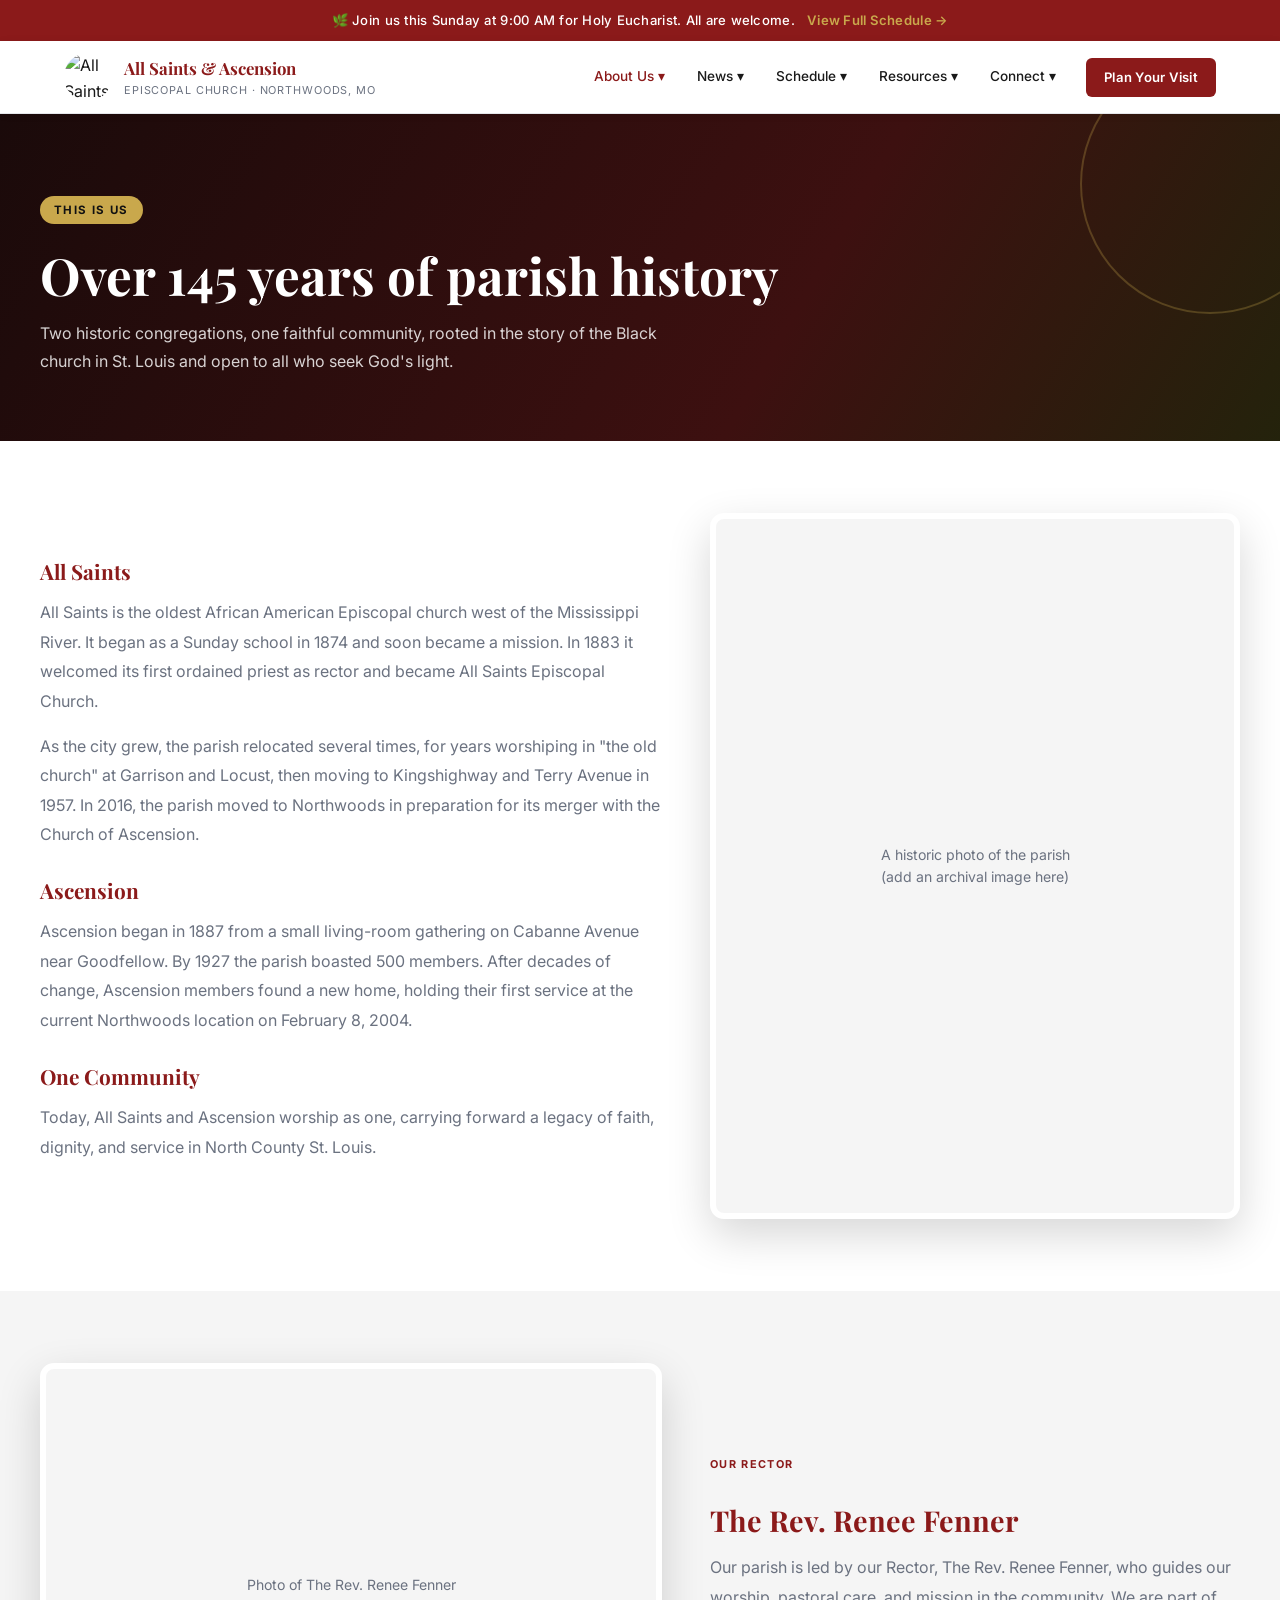
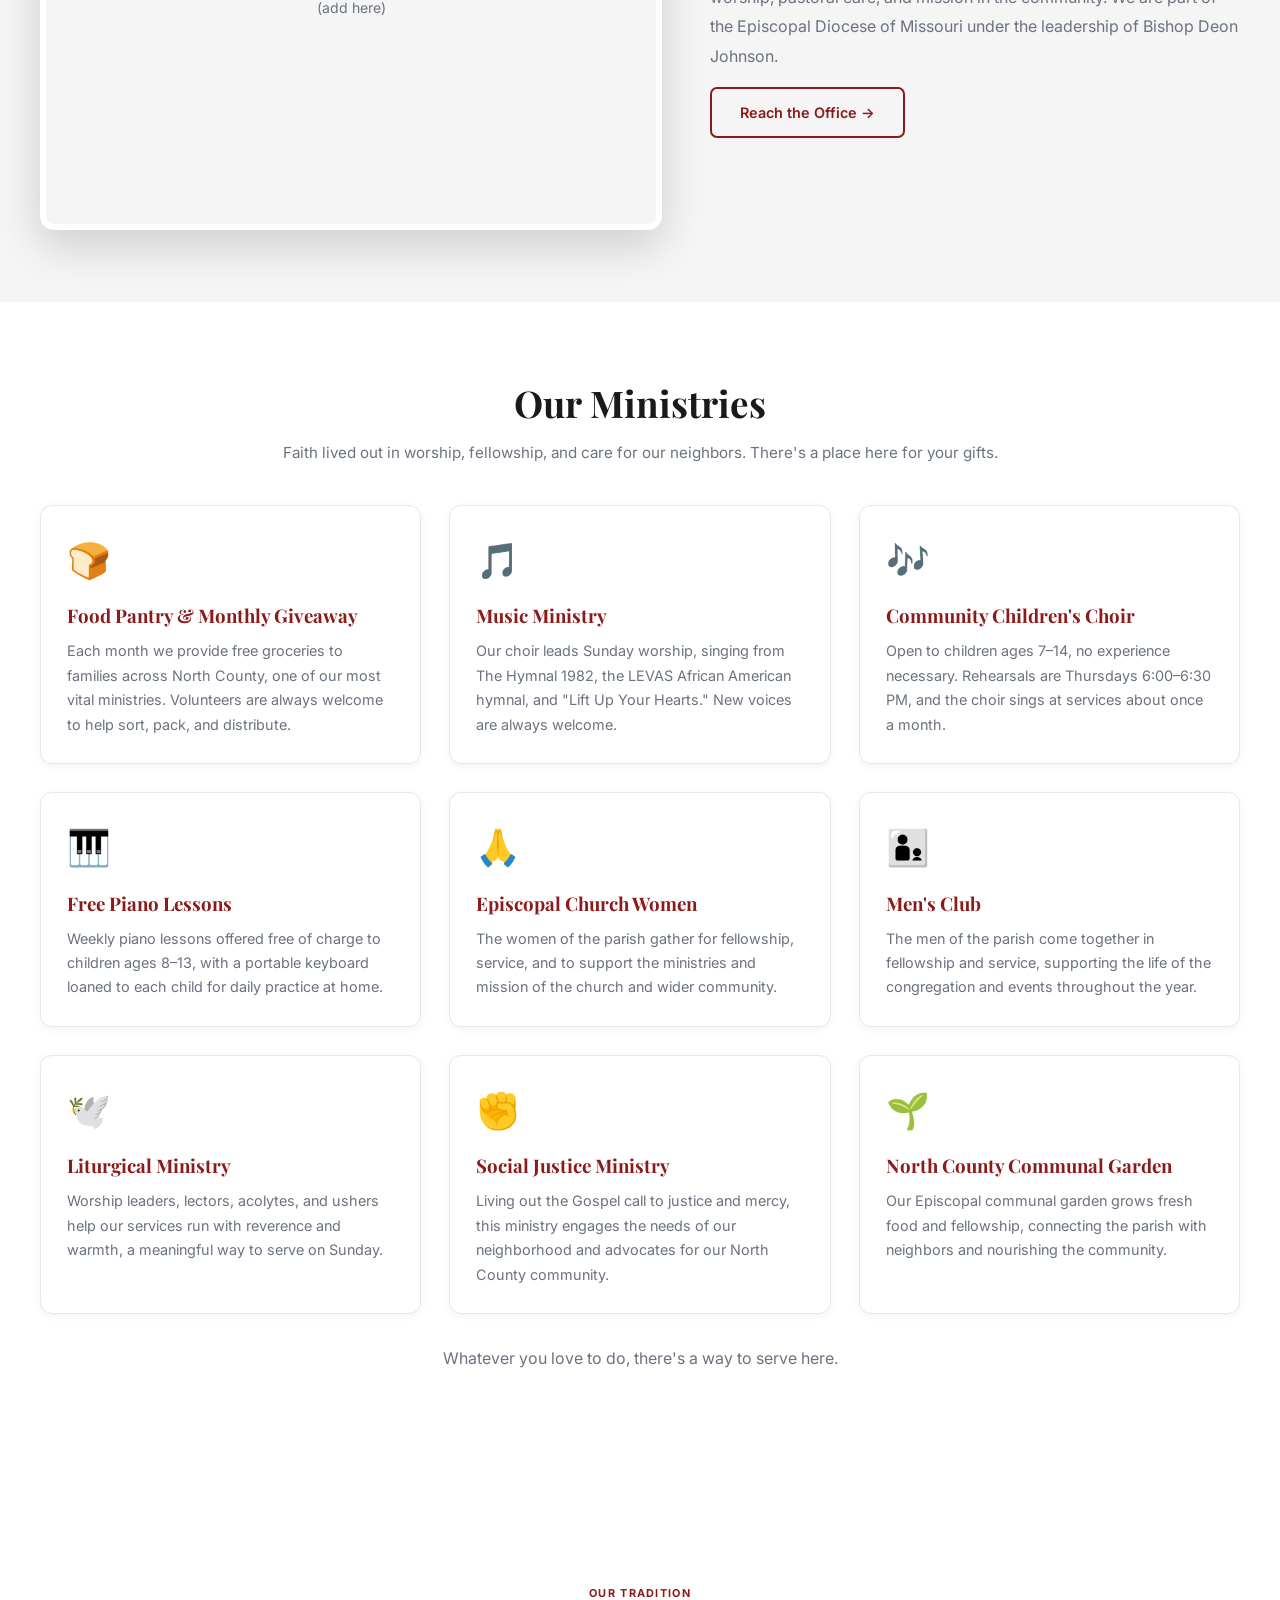
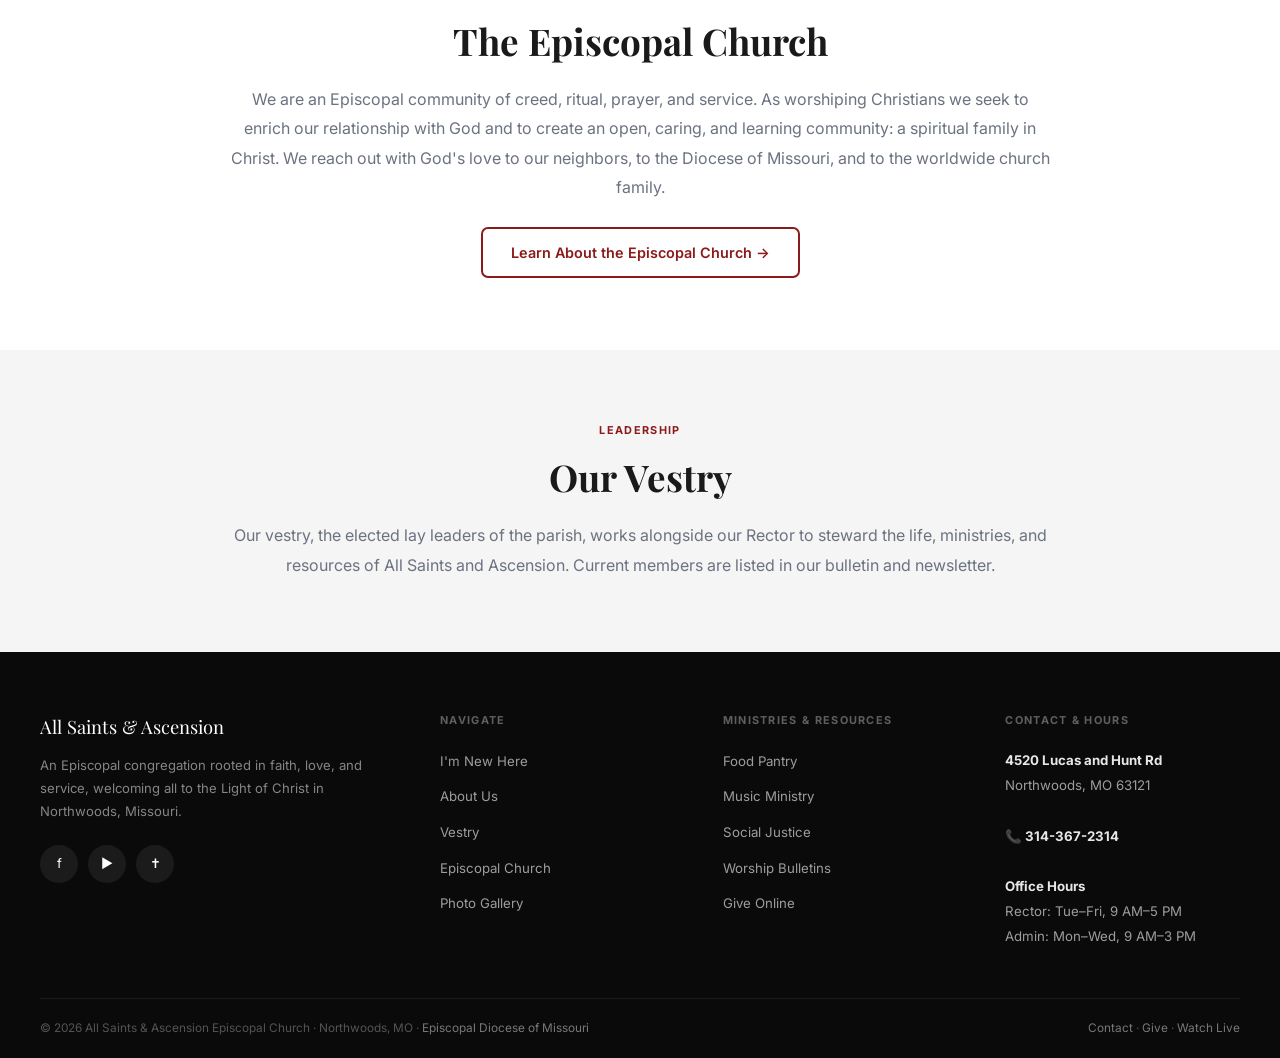
==== about.html @ 164fc8fb "Add files via upload" ====
<!DOCTYPE html><html lang="en"><head>
<meta charset="UTF-8"/><meta name="viewport" content="width=device-width, initial-scale=1.0"/>
<title>About Us · All Saints &amp; Ascension</title>
<meta name="description" content="Over 145 years of parish history: the story of All Saints and Ascension, the oldest African American Episcopal church west of the Mississippi."/>
<link href="https://fonts.googleapis.com/css2?family=Playfair+Display:wght@600;700&family=Inter:wght@300;400;500;600&display=swap" rel="stylesheet"/>
<link rel="stylesheet" href="styles.css"/>
</head><body>
<div id="site-header"></div>

<div class="page-hero"><div class="ph-inner">
  <span class="hero-eyebrow">This Is Us</span>
  <h1>Over 145 years of parish history</h1>
  <p>Two historic congregations, one faithful community, rooted in the story of the Black church in St. Louis and open to all who seek God's light.</p>
</div></div>

<section><div class="section-inner two-col narrow">
  <div class="prose">
    <h3>All Saints</h3>
    <p>All Saints is the oldest African American Episcopal church west of the Mississippi River. It began as a Sunday school in 1874 and soon became a mission. In 1883 it welcomed its first ordained priest as rector and became All Saints Episcopal Church.</p>
    <p>As the city grew, the parish relocated several times, for years worshiping in "the old church" at Garrison and Locust, then moving to Kingshighway and Terry Avenue in 1957. In 2016, the parish moved to Northwoods in preparation for its merger with the Church of Ascension.</p>
    <h3>Ascension</h3>
    <p>Ascension began in 1887 from a small living-room gathering on Cabanne Avenue near Goodfellow. By 1927 the parish boasted 500 members. After decades of change, Ascension members found a new home, holding their first service at the current Northwoods location on February 8, 2004.</p>
    <h3>One Community</h3>
    <p>Today, All Saints and Ascension worship as one, carrying forward a legacy of faith, dignity, and service in North County St. Louis.</p>
  </div>
  <div class="img-frame" style="aspect-ratio:3/4">A historic photo of the parish<br>(add an archival image here)</div>
</div></section>

<section class="worship-times"><div class="section-inner two-col narrow">
  <div class="img-frame">Photo of The Rev. Renee Fenner<br>(add here)</div>
  <div class="prose">
    <div class="news-tag">Our Rector</div>
    <h3 style="font-size:1.8rem">The Rev. Renee Fenner</h3>
    <p>Our parish is led by our Rector, The Rev. Renee Fenner, who guides our worship, pastoral care, and mission in the community. We are part of the Episcopal Diocese of Missouri under the leadership of Bishop Deon Johnson.</p>
    <a href="contact.html" class="btn-ghost">Reach the Office →</a>
  </div>
</div></section>

<section id="ministries"><div class="section-inner">
  <div class="section-header" style="text-align:center">
    <h2>Our Ministries</h2>
    <p>Faith lived out in worship, fellowship, and care for our neighbors. There's a place here for your gifts.</p>
  </div>
  <div class="news-grid">
    <div class="info-card" id="food"><div class="ministry-icon">🍞</div><h3 style="font-family:'Playfair Display',serif;color:var(--red);margin:6px 0 8px">Food Pantry &amp; Monthly Giveaway</h3><p style="color:var(--gray);font-size:.9rem;line-height:1.7">Each month we provide free groceries to families across North County, one of our most vital ministries. Volunteers are always welcome to help sort, pack, and distribute.</p></div>
    <div class="info-card" id="music"><div class="ministry-icon">🎵</div><h3 style="font-family:'Playfair Display',serif;color:var(--red);margin:6px 0 8px">Music Ministry</h3><p style="color:var(--gray);font-size:.9rem;line-height:1.7">Our choir leads Sunday worship, singing from The Hymnal 1982, the LEVAS African American hymnal, and "Lift Up Your Hearts." New voices are always welcome.</p></div>
    <div class="info-card" id="children"><div class="ministry-icon">🎶</div><h3 style="font-family:'Playfair Display',serif;color:var(--red);margin:6px 0 8px">Community Children's Choir</h3><p style="color:var(--gray);font-size:.9rem;line-height:1.7">Open to children ages 7–14, no experience necessary. Rehearsals are Thursdays 6:00–6:30 PM, and the choir sings at services about once a month.</p></div>
    <div class="info-card"><div class="ministry-icon">🎹</div><h3 style="font-family:'Playfair Display',serif;color:var(--red);margin:6px 0 8px">Free Piano Lessons</h3><p style="color:var(--gray);font-size:.9rem;line-height:1.7">Weekly piano lessons offered free of charge to children ages 8–13, with a portable keyboard loaned to each child for daily practice at home.</p></div>
    <div class="info-card" id="ecw"><div class="ministry-icon">🙏</div><h3 style="font-family:'Playfair Display',serif;color:var(--red);margin:6px 0 8px">Episcopal Church Women</h3><p style="color:var(--gray);font-size:.9rem;line-height:1.7">The women of the parish gather for fellowship, service, and to support the ministries and mission of the church and wider community.</p></div>
    <div class="info-card" id="men"><div class="ministry-icon">👨‍👦</div><h3 style="font-family:'Playfair Display',serif;color:var(--red);margin:6px 0 8px">Men's Club</h3><p style="color:var(--gray);font-size:.9rem;line-height:1.7">The men of the parish come together in fellowship and service, supporting the life of the congregation and events throughout the year.</p></div>
    <div class="info-card" id="liturgical"><div class="ministry-icon">🕊️</div><h3 style="font-family:'Playfair Display',serif;color:var(--red);margin:6px 0 8px">Liturgical Ministry</h3><p style="color:var(--gray);font-size:.9rem;line-height:1.7">Worship leaders, lectors, acolytes, and ushers help our services run with reverence and warmth, a meaningful way to serve on Sunday.</p></div>
    <div class="info-card" id="justice"><div class="ministry-icon">✊</div><h3 style="font-family:'Playfair Display',serif;color:var(--red);margin:6px 0 8px">Social Justice Ministry</h3><p style="color:var(--gray);font-size:.9rem;line-height:1.7">Living out the Gospel call to justice and mercy, this ministry engages the needs of our neighborhood and advocates for our North County community.</p></div>
    <div class="info-card"><div class="ministry-icon">🌱</div><h3 style="font-family:'Playfair Display',serif;color:var(--red);margin:6px 0 8px">North County Communal Garden</h3><p style="color:var(--gray);font-size:.9rem;line-height:1.7">Our Episcopal communal garden grows fresh food and fellowship, connecting the parish with neighbors and nourishing the community.</p></div>
  </div>
  <div style="text-align:center;margin-top:32px">
    <p style="color:var(--gray);margin-bottom:16px">Whatever you love to do, there's a way to serve here.</p>
    <a href="contact.html" class="btn-outline">Contact the Office →</a>
  </div>
</div></section>

<section id="episcopal"><div class="section-inner" style="max-width:820px;text-align:center">
  <div class="news-tag" style="justify-content:center">Our Tradition</div>
  <h2 style="font-family:'Playfair Display',serif;font-size:clamp(1.7rem,3vw,2.3rem);margin-bottom:14px">The Episcopal Church</h2>
  <p style="color:var(--gray);line-height:1.85">We are an Episcopal community of creed, ritual, prayer, and service. As worshiping Christians we seek to enrich our relationship with God and to create an open, caring, and learning community: a spiritual family in Christ. We reach out with God's love to our neighbors, to the Diocese of Missouri, and to the worldwide church family.</p>
  <a href="https://www.episcopalchurch.org/" target="_blank" rel="noopener" class="btn-ghost" style="margin-top:24px">Learn About the Episcopal Church →</a>
</div></section>

<section class="worship-times" id="vestry"><div class="section-inner" style="max-width:820px;text-align:center">
  <div class="news-tag" style="justify-content:center">Leadership</div>
  <h2 style="font-family:'Playfair Display',serif;font-size:clamp(1.7rem,3vw,2.3rem);margin-bottom:14px">Our Vestry</h2>
  <p style="color:var(--gray);line-height:1.85">Our vestry, the elected lay leaders of the parish, works alongside our Rector to steward the life, ministries, and resources of All Saints and Ascension. Current members are listed in our bulletin and newsletter.</p>
</div></section>

<div id="site-footer"></div><script src="site.js"></script>
</body></html>
---- styles.css ----
/* ============================================================
   All Saints & Ascension: shared styles
   (extracted from the approved landing-page design)
   ============================================================ */
*, *::before, *::after { box-sizing: border-box; margin: 0; padding: 0; }
:root {
  --red: #8B1A1A; --red-light: #a82020; --black: #1a1a1a; --dark: #111111;
  --gray: #6b7280; --light-gray: #f5f5f5; --white: #ffffff; --gold: #c9a84c; --green: #2d5016;
}
body { font-family: 'Inter', sans-serif; color: var(--black); background: var(--white); line-height:1.6; -webkit-font-smoothing:antialiased; }
a { text-decoration: none; color: inherit; }
img { max-width:100%; display:block; }
:focus-visible{outline:3px solid var(--gold);outline-offset:2px;border-radius:3px}

.announce-bar { background: var(--red); color: white; text-align: center; padding: 10px 20px; font-size: 0.82rem; font-weight: 500; letter-spacing: 0.02em; }
.announce-bar a { color: var(--gold); font-weight: 600; margin-left: 8px; }

header { background: var(--white); border-bottom: 1px solid #e5e7eb; position: sticky; top: 0; z-index: 1000; box-shadow: 0 1px 8px rgba(0,0,0,0.07); }
.header-inner { max-width: 1200px; margin: 0 auto; padding: 0 24px; display: flex; align-items: center; justify-content: space-between; height: 72px; }
.logo-wrap { display: flex; align-items: center; gap: 12px; }
.logo-wrap img { width: 48px; height: 48px; object-fit: contain; border-radius: 50%; }
.logo-text .name { font-family: 'Playfair Display', serif; font-size: 1.05rem; font-weight: 700; color: var(--red); }
.logo-text .sub { font-size: 0.68rem; color: var(--gray); letter-spacing: 0.08em; text-transform: uppercase; }

nav { display: flex; align-items: center; gap: 4px; }
.nav-item { position: relative; }
.nav-item > a { display: block; padding: 10px 14px; font-size: 0.85rem; font-weight: 500; color: var(--black); border-radius: 6px; transition: background 0.15s; }
.nav-item > a:hover { background: var(--light-gray); color: var(--red); }
.nav-item.active > a { color: var(--red); }
.nav-item:hover .dropdown { display: block; }
.dropdown { display: none; position: absolute; top: 100%; left: 0; background: white; border: 1px solid #e5e7eb; border-radius: 8px; padding: 8px 0; min-width: 220px; box-shadow: 0 8px 24px rgba(0,0,0,0.12); z-index: 200; }
.dropdown a { display: block; padding: 8px 18px; font-size: 0.82rem; color: var(--black); transition: background 0.12s; }
.dropdown a:hover { background: var(--light-gray); color: var(--red); }
.nav-cta { margin-left: 12px; background: var(--red); color: white !important; padding: 9px 18px !important; border-radius: 6px; font-size: 0.82rem; font-weight: 600; letter-spacing: 0.02em; transition: background 0.15s !important; }
.nav-cta:hover { background: var(--red-light) !important; }
.hamburger { display: none; flex-direction: column; gap: 5px; cursor: pointer; padding: 8px; background: none; border: none; }
.hamburger span { width: 24px; height: 2px; background: var(--black); border-radius: 2px; display: block; }

.hero { position: relative; height: 90vh; min-height: 580px; background: #1a0a0a; display: flex; align-items: center; overflow: hidden; }
.hero-bg { position: absolute; inset: 0; background-image: url('https://allsaintsascension.com/wp-content/uploads/2024/07/bishop-deon-visitation-photo-july-21-2024-1-1754485455-e1722030639409.jpg'); background-size: cover; background-position: center top; opacity: 0.3; }
.hero-overlay { position: absolute; inset: 0; background: linear-gradient(120deg, rgba(26,10,10,0.85) 0%, rgba(61,16,16,0.6) 60%, rgba(26,42,10,0.4) 100%); }
.hero-content { position: relative; max-width: 1200px; margin: 0 auto; padding: 0 40px; z-index: 2; }
.hero-eyebrow { display: inline-block; background: var(--gold); color: var(--dark); font-size: 0.72rem; font-weight: 700; letter-spacing: 0.12em; text-transform: uppercase; padding: 5px 14px; border-radius: 20px; margin-bottom: 22px; }
.hero h1 { font-family: 'Playfair Display', serif; font-size: clamp(2.4rem, 5vw, 4.2rem); color: white; line-height: 1.12; max-width: 700px; margin-bottom: 22px; }
.hero h1 em { color: var(--gold); font-style: normal; }
.hero p { font-size: 1.05rem; color: rgba(255,255,255,0.82); max-width: 540px; line-height: 1.75; margin-bottom: 38px; }
.hero-buttons { display: flex; gap: 14px; flex-wrap: wrap; }
.btn-primary { background: var(--red); color: white; padding: 14px 30px; border-radius: 7px; font-size: 0.92rem; font-weight: 600; transition: background 0.15s, transform 0.1s; display: inline-block; }
.btn-primary:hover { background: var(--red-light); transform: translateY(-2px); }
.btn-outline { border: 2px solid rgba(255,255,255,0.6); color: white; padding: 13px 30px; border-radius: 7px; font-size: 0.92rem; font-weight: 600; transition: all 0.15s; display: inline-block; }
.btn-outline:hover { border-color: white; background: rgba(255,255,255,0.1); }
.btn-ghost { border: 2px solid var(--red); color: var(--red); padding: 12px 28px; border-radius: 7px; font-size:.9rem; font-weight:600; display:inline-block; transition:.15s; }
.btn-ghost:hover { background: var(--red); color:#fff; }
.hero-scroll { position: absolute; bottom: 30px; left: 50%; transform: translateX(-50%); color: rgba(255,255,255,0.45); font-size: 0.7rem; letter-spacing: 0.12em; text-transform: uppercase; display: flex; flex-direction: column; align-items: center; gap: 6px; }
.hero-scroll::after { content: '↓'; font-size: 1.1rem; animation: bounce 2s infinite; }
@keyframes bounce { 0%,100%{transform:translateY(0)} 50%{transform:translateY(7px)} }

.stats-bar { background: var(--dark); padding: 30px 24px; }
.stats-inner { max-width: 1200px; margin: 0 auto; display: flex; justify-content: center; gap: 64px; flex-wrap: wrap; }
.stat { text-align: center; }
.stat-num { font-family: 'Playfair Display', serif; font-size: 1.9rem; color: var(--gold); font-weight: 700; }
.stat-label { font-size: 0.72rem; color: rgba(255,255,255,0.55); text-transform: uppercase; letter-spacing: 0.1em; margin-top: 3px; }

.mission-strip { background: var(--red); padding: 40px 24px; text-align: center; }
.mission-strip blockquote { max-width: 780px; margin: 0 auto; font-family: 'Playfair Display', serif; font-size: clamp(1.1rem, 2.5vw, 1.5rem); color: white; line-height: 1.6; }
.mission-strip cite { display: block; margin-top: 14px; font-size: 0.75rem; color: rgba(255,255,255,0.6); font-style: normal; text-transform: uppercase; letter-spacing: 0.1em; font-family: 'Inter', sans-serif; }

section { padding: 72px 24px; }
.section-inner { max-width: 1200px; margin: 0 auto; }
.section-header { margin-bottom: 40px; overflow: hidden; }
.section-header h2 { font-family: 'Playfair Display', serif; font-size: clamp(1.7rem, 3vw, 2.3rem); color: var(--black); }
.section-header p { color: var(--gray); margin-top: 8px; font-size: 0.95rem; }
.see-all { float: right; font-size: 0.8rem; font-weight: 700; color: var(--red); text-transform: uppercase; letter-spacing: 0.06em; border-bottom: 2px solid var(--red); padding-bottom: 2px; margin-top: 6px; }

.worship-times { background: var(--light-gray); }
.worship-grid { display: grid; grid-template-columns: repeat(auto-fit, minmax(240px, 1fr)); gap: 20px; }
.worship-card { background: white; border-radius: 10px; padding: 28px 24px; border-top: 4px solid var(--red); box-shadow: 0 2px 10px rgba(0,0,0,0.06); }
.worship-card .day { font-size: 0.7rem; text-transform: uppercase; letter-spacing: 0.1em; color: var(--gray); margin-bottom: 8px; }
.worship-card .time { font-family: 'Playfair Display', serif; font-size: 1.55rem; color: var(--red); font-weight: 700; }
.worship-card .service { font-size: 0.95rem; font-weight: 600; color: var(--black); margin-top: 4px; }
.worship-card .note { font-size: 0.82rem; color: var(--gray); margin-top: 10px; line-height: 1.55; }
.worship-card .card-link { display: inline-block; margin-top: 16px; font-size: 0.8rem; color: var(--red); font-weight: 600; border-bottom: 1px solid var(--red); }

.news-grid { display: grid; grid-template-columns: repeat(auto-fit, minmax(300px, 1fr)); gap: 28px; }
.news-card { border-radius: 12px; overflow: hidden; border: 1px solid #e5e7eb; transition: box-shadow 0.2s, transform 0.2s; background: white; }
.news-card:hover { box-shadow: 0 10px 36px rgba(0,0,0,0.13); transform: translateY(-4px); }
.news-card img { width: 100%; height: 210px; object-fit: cover; display: block; }
.news-card-body { padding: 22px 22px 26px; }
.news-tag { font-size: 0.68rem; font-weight: 700; text-transform: uppercase; letter-spacing: 0.12em; color: var(--red); margin-bottom: 9px; }
.news-card-body h3 { font-family: 'Playfair Display', serif; font-size: 1.15rem; line-height: 1.35; margin-bottom: 10px; }
.news-card-body p { font-size: 0.84rem; color: var(--gray); line-height: 1.65; margin-bottom: 18px; }
.news-foot { display: flex; justify-content: space-between; align-items: center; }
.news-date { font-size: 0.74rem; color: var(--gray); }
.read-more { font-size: 0.8rem; font-weight: 700; color: var(--red); border-bottom: 1px solid var(--red); }

.ministries { background: var(--light-gray); }
.ministries-grid { display: grid; grid-template-columns: repeat(auto-fit, minmax(220px, 1fr)); gap: 20px; }
.ministry-card { background: white; border-radius: 10px; padding: 28px 22px; text-align: center; border: 1px solid #e5e7eb; transition: all 0.2s; }
.ministry-card:hover { border-color: var(--red); box-shadow: 0 6px 20px rgba(139,26,26,0.13); transform: translateY(-3px); }
.ministry-icon { font-size: 2.2rem; margin-bottom: 13px; }
.ministry-card h3 { font-size: 0.95rem; font-weight: 700; color: var(--black); margin-bottom: 8px; }
.ministry-card p { font-size: 0.8rem; color: var(--gray); line-height: 1.55; }
.ministry-card a { display: inline-block; margin-top: 14px; font-size: 0.78rem; font-weight: 700; color: var(--red); }

.events-list { border: 1px solid #e5e7eb; border-radius: 12px; overflow: hidden; }
.event-row { display: flex; align-items: center; gap: 20px; padding: 18px 26px; border-bottom: 1px solid #e5e7eb; background: white; transition: background 0.15s; }
.event-row:last-child { border-bottom: none; }
.event-row:hover { background: #fef2f2; }
.event-date { text-align: center; min-width: 48px; }
.event-date .month { font-size: 0.64rem; text-transform: uppercase; letter-spacing: 0.1em; color: var(--red); font-weight: 700; }
.event-date .day { font-family: 'Playfair Display', serif; font-size: 1.7rem; color: var(--black); line-height: 1; }
.event-div { width: 2px; height: 38px; background: #e5e7eb; border-radius: 2px; flex-shrink: 0; }
.event-info h4 { font-size: 0.95rem; font-weight: 600; }
.event-info p { font-size: 0.8rem; color: var(--gray); margin-top: 3px; }
.event-time { margin-left: auto; font-size: 0.78rem; color: var(--red); font-weight: 700; white-space: nowrap; background: #fef2f2; padding: 4px 10px; border-radius: 20px; }

.connect-section { background: var(--dark); }
.connect-section .section-header h2 { color: white; }
.connect-section .section-header p { color: rgba(255,255,255,0.6); }
.connect-grid { display: grid; grid-template-columns: repeat(auto-fit, minmax(210px, 1fr)); gap: 20px; }
.connect-card { background: rgba(255,255,255,0.05); border: 1px solid rgba(255,255,255,0.1); color: white; border-radius: 10px; padding: 28px 22px; transition: all 0.2s; }
.connect-card:hover { background: var(--red); border-color: var(--red); transform: translateY(-3px); }
.connect-card .c-icon { font-size: 1.8rem; margin-bottom: 14px; }
.connect-card h3 { font-size: 1rem; font-weight: 700; margin-bottom: 10px; }
.connect-card p { font-size: 0.82rem; color: rgba(255,255,255,0.65); line-height: 1.6; margin-bottom: 18px; }
.connect-card a { font-size: 0.8rem; font-weight: 700; color: var(--gold); border-bottom: 1px solid var(--gold); }

.gallery-section { background: #0d0d0d; padding: 72px 24px; }
.gallery-section h2 { font-family: 'Playfair Display', serif; color: white; font-size: clamp(1.7rem, 3vw, 2.3rem); }
.gallery-section .sub { color: rgba(255,255,255,0.55); margin-top: 8px; font-size: 0.92rem; margin-bottom: 36px; }
.gallery-grid { display: grid; grid-template-columns: repeat(auto-fill, minmax(190px, 1fr)); gap: 10px; }
.gallery-item { position: relative; overflow: hidden; border-radius: 8px; aspect-ratio: 1; }
.gallery-item img { width: 100%; height: 100%; object-fit: cover; transition: transform 0.35s; display: block; }
.gallery-item:hover img { transform: scale(1.08); }
.gallery-caption { position: absolute; bottom: 0; left: 0; right: 0; background: linear-gradient(transparent, rgba(0,0,0,0.78)); color: white; font-size: 0.7rem; padding: 28px 10px 9px; opacity: 0; transition: opacity 0.22s; }
.gallery-item:hover .gallery-caption { opacity: 1; }

footer { background: #0a0a0a; color: white; padding: 60px 24px 0; }
.footer-inner { max-width: 1200px; margin: 0 auto; display: grid; grid-template-columns: 1.5fr 1fr 1fr 1fr; gap: 48px; padding-bottom: 48px; border-bottom: 1px solid rgba(255,255,255,0.07); }
.footer-brand-name { font-family: 'Playfair Display', serif; font-size: 1.15rem; color: white; margin-bottom: 12px; }
.footer-brand p { font-size: 0.82rem; color: rgba(255,255,255,0.5); line-height: 1.75; margin-bottom: 22px; }
.social-row { display: flex; gap: 10px; }
.social-btn { width: 38px; height: 38px; background: rgba(255,255,255,0.07); border-radius: 50%; display: flex; align-items: center; justify-content: center; font-size: 0.82rem; color: white; transition: background 0.15s; }
.social-btn:hover { background: var(--red); }
.footer-col h4 { font-size: 0.68rem; text-transform: uppercase; letter-spacing: 0.12em; color: rgba(255,255,255,0.35); margin-bottom: 18px; }
.footer-col ul { list-style: none; }
.footer-col ul li { margin-bottom: 10px; }
.footer-col ul li a { font-size: 0.83rem; color: rgba(255,255,255,0.6); transition: color 0.12s; }
.footer-col ul li a:hover { color: white; }
.footer-contact-info p { font-size: 0.83rem; color: rgba(255,255,255,0.6); line-height: 1.9; }
.footer-contact-info strong { color: rgba(255,255,255,0.9); }
.footer-bottom { max-width: 1200px; margin: 0 auto; padding: 20px 0; display: flex; justify-content: space-between; align-items: center; flex-wrap: wrap; gap: 10px; }
.footer-bottom p { font-size: 0.74rem; color: rgba(255,255,255,0.3); }
.footer-bottom a { color: rgba(255,255,255,0.45); }
.footer-bottom a:hover { color: white; }

.mobile-menu { display: none; position: fixed; inset: 0; background: white; z-index: 9999; flex-direction: column; padding: 24px; overflow-y: auto; }
.mobile-menu.open { display: flex; }
.mobile-menu-top { display: flex; justify-content: space-between; align-items: center; margin-bottom: 36px; }
.mobile-close { font-size: 1.4rem; cursor: pointer; padding: 6px 12px; color: var(--gray); background: var(--light-gray); border-radius: 6px; border: none; }
.mobile-nav a { display: block; font-size: 1.05rem; font-weight: 600; padding: 15px 0; border-bottom: 1px solid #e5e7eb; color: var(--black); }
.mobile-nav a:hover { color: var(--red); }
.mobile-nav .mobile-give { color: var(--red) !important; font-weight: 700; }

/* ============================================================
   Interior-page additions (same visual language)
   ============================================================ */
.page-hero { position: relative; background: linear-gradient(120deg, #1a0a0a 0%, #3d1010 62%, #1a2a0a 115%); color: #fff; padding: 82px 24px 66px; overflow: hidden; }
.page-hero::after { content:""; position:absolute; right:-60px; top:-60px; width:260px; height:260px; border:2px solid rgba(201,168,76,.28); border-radius:50%; }
.page-hero .ph-inner { max-width: 1200px; margin: 0 auto; position: relative; z-index: 2; }
.page-hero h1 { font-family: 'Playfair Display', serif; font-size: clamp(2rem, 4.5vw, 3.2rem); color: #fff; line-height: 1.14; max-width: 800px; }
.page-hero p { color: rgba(255,255,255,0.82); max-width: 620px; margin-top: 14px; line-height: 1.75; font-size: 1rem; }

.two-col { display: grid; grid-template-columns: 1fr 1fr; gap: 48px; align-items: center; max-width: 1200px; margin: 0 auto; }
.two-col.narrow { grid-template-columns: 1.08fr 0.92fr; }
.prose p { color: var(--gray); line-height: 1.85; margin-bottom: 15px; }
.prose h3 { font-family: 'Playfair Display', serif; color: var(--red); margin: 24px 0 10px; font-size: 1.3rem; }
.prose h3:first-child { margin-top: 0; }
.img-frame { border-radius: 14px; overflow: hidden; box-shadow: 0 16px 44px rgba(0,0,0,.16); aspect-ratio: 4/3; background: var(--light-gray); display: flex; align-items: center; justify-content: center; color: var(--gray); text-align: center; padding: 24px; font-size: .88rem; border: 6px solid #fff; }
.img-frame img { width: 100%; height: 100%; object-fit: cover; }

.faq-wrap { max-width: 780px; margin: 0 auto; }
.faq-wrap details { background: white; border: 1px solid #e5e7eb; border-radius: 10px; padding: 2px 22px; margin-bottom: 12px; }
.faq-wrap summary { font-family: 'Playfair Display', serif; font-weight: 700; color: var(--red); cursor: pointer; padding: 16px 0; list-style: none; font-size: 1.05rem; }
.faq-wrap summary::-webkit-details-marker { display: none; }
.faq-wrap summary::after { content: '+'; float: right; color: var(--gold); font-size: 1.4rem; line-height: 1; }
.faq-wrap details[open] summary::after { content: '–'; }
.faq-wrap details p { padding-bottom: 16px; color: var(--gray); line-height: 1.7; }

.cta-band { background: linear-gradient(120deg, var(--red), #6d1414); color: #fff; text-align: center; padding: 66px 24px; }
.cta-band h2 { font-family: 'Playfair Display', serif; color: #fff; font-size: clamp(1.6rem, 3.4vw, 2.3rem); }
.cta-band p { color: rgba(255,255,255,0.9); max-width: 520px; margin: 12px auto 26px; }
.cta-band .btn-outline { border-color: rgba(255,255,255,.7); }

.field { margin-bottom: 15px; }
.field label { display: block; font-size: .82rem; font-weight: 600; margin-bottom: 6px; }
.field input, .field textarea, .field select { width: 100%; padding: 12px 14px; border: 1px solid #e5e7eb; border-radius: 8px; font: inherit; background: #fff; }
.field input:focus, .field textarea:focus { border-color: var(--gold); outline: none; }
.info-card { background:#fff; border:1px solid #e5e7eb; border-radius:12px; padding:26px; box-shadow:0 2px 10px rgba(0,0,0,.05); }

@media (max-width: 960px) { nav { display: none; } .hamburger { display: flex; } }
@media (max-width: 860px) { .footer-inner { grid-template-columns: 1fr 1fr; } .two-col, .two-col.narrow { grid-template-columns: 1fr; gap: 32px; } }
@media (max-width: 560px) { .footer-inner { grid-template-columns: 1fr; } .stats-inner { gap: 28px; } section { padding: 52px 18px; } .hero-content { padding: 0 22px; } .event-row { flex-wrap: wrap; } .event-time { margin-left: 0; } }
@media (prefers-reduced-motion: reduce) { *{ transition:none!important; animation:none!important; scroll-behavior:auto!important; } }
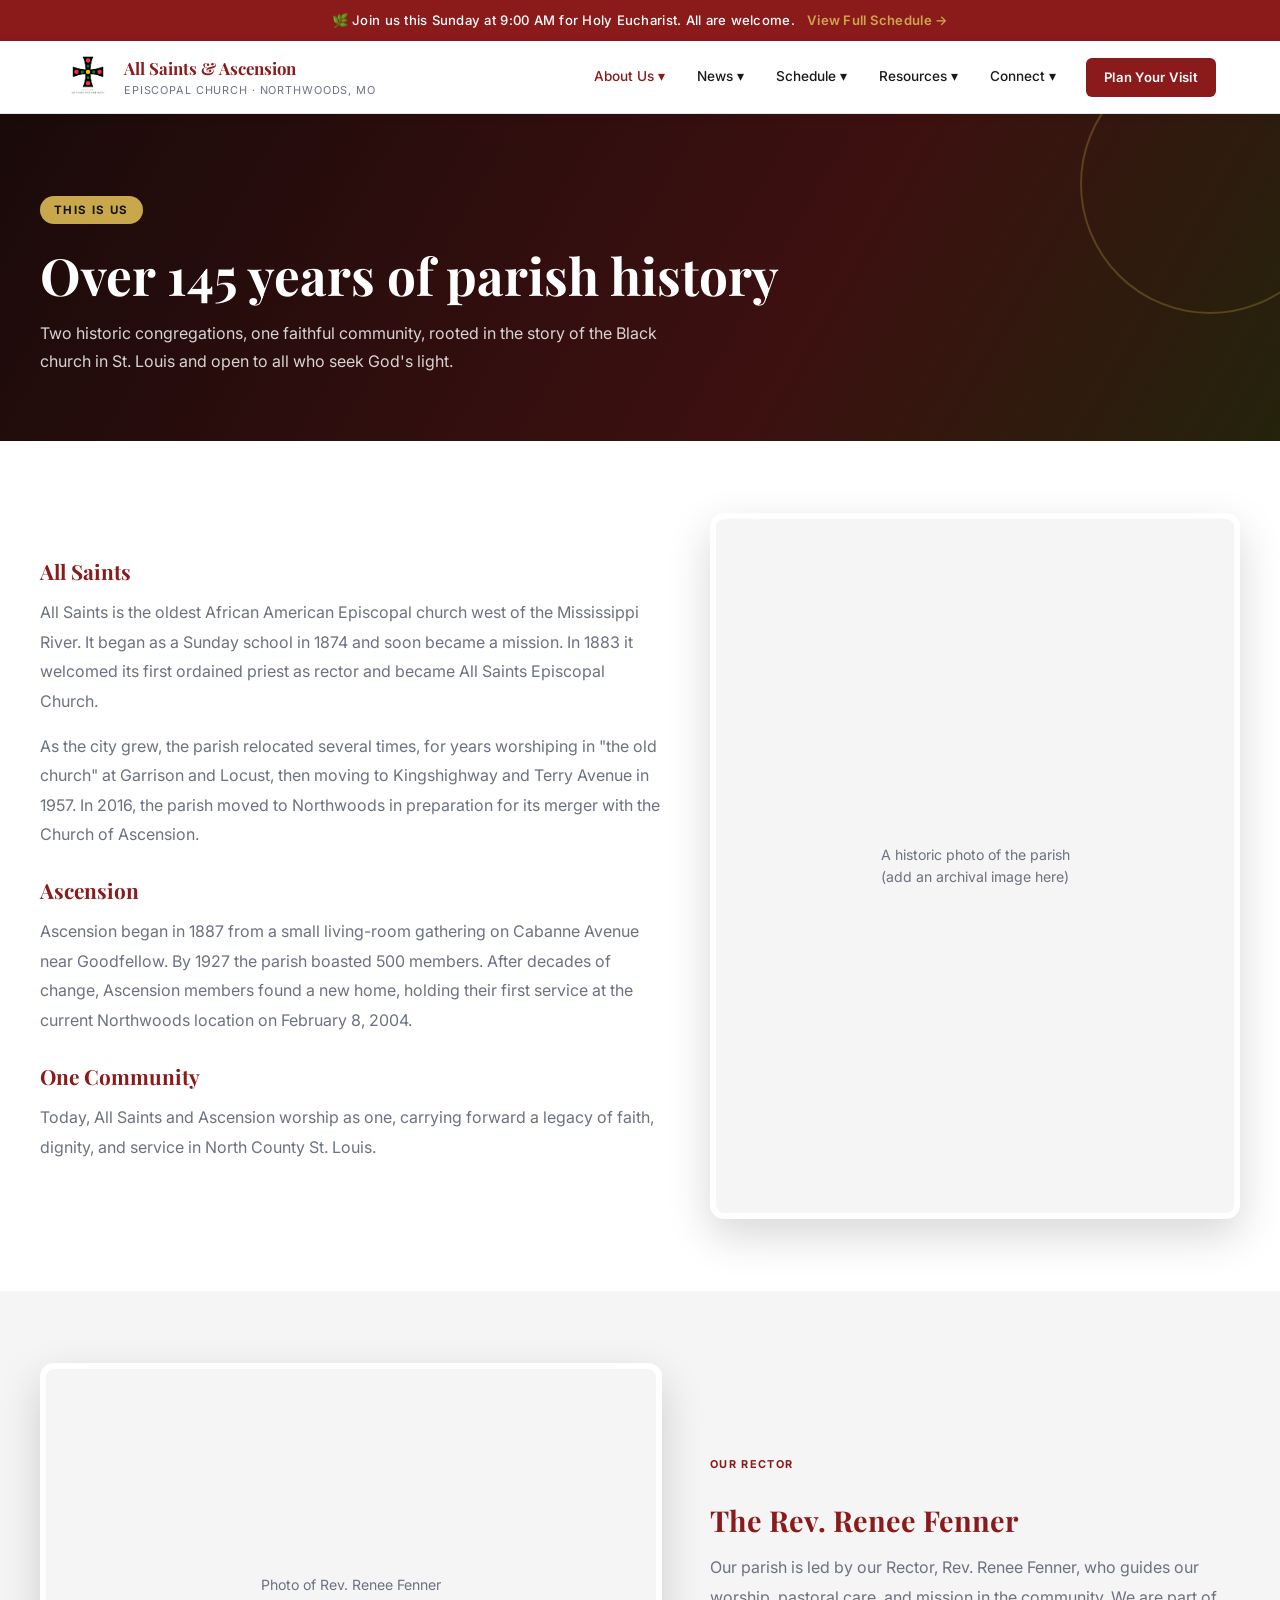
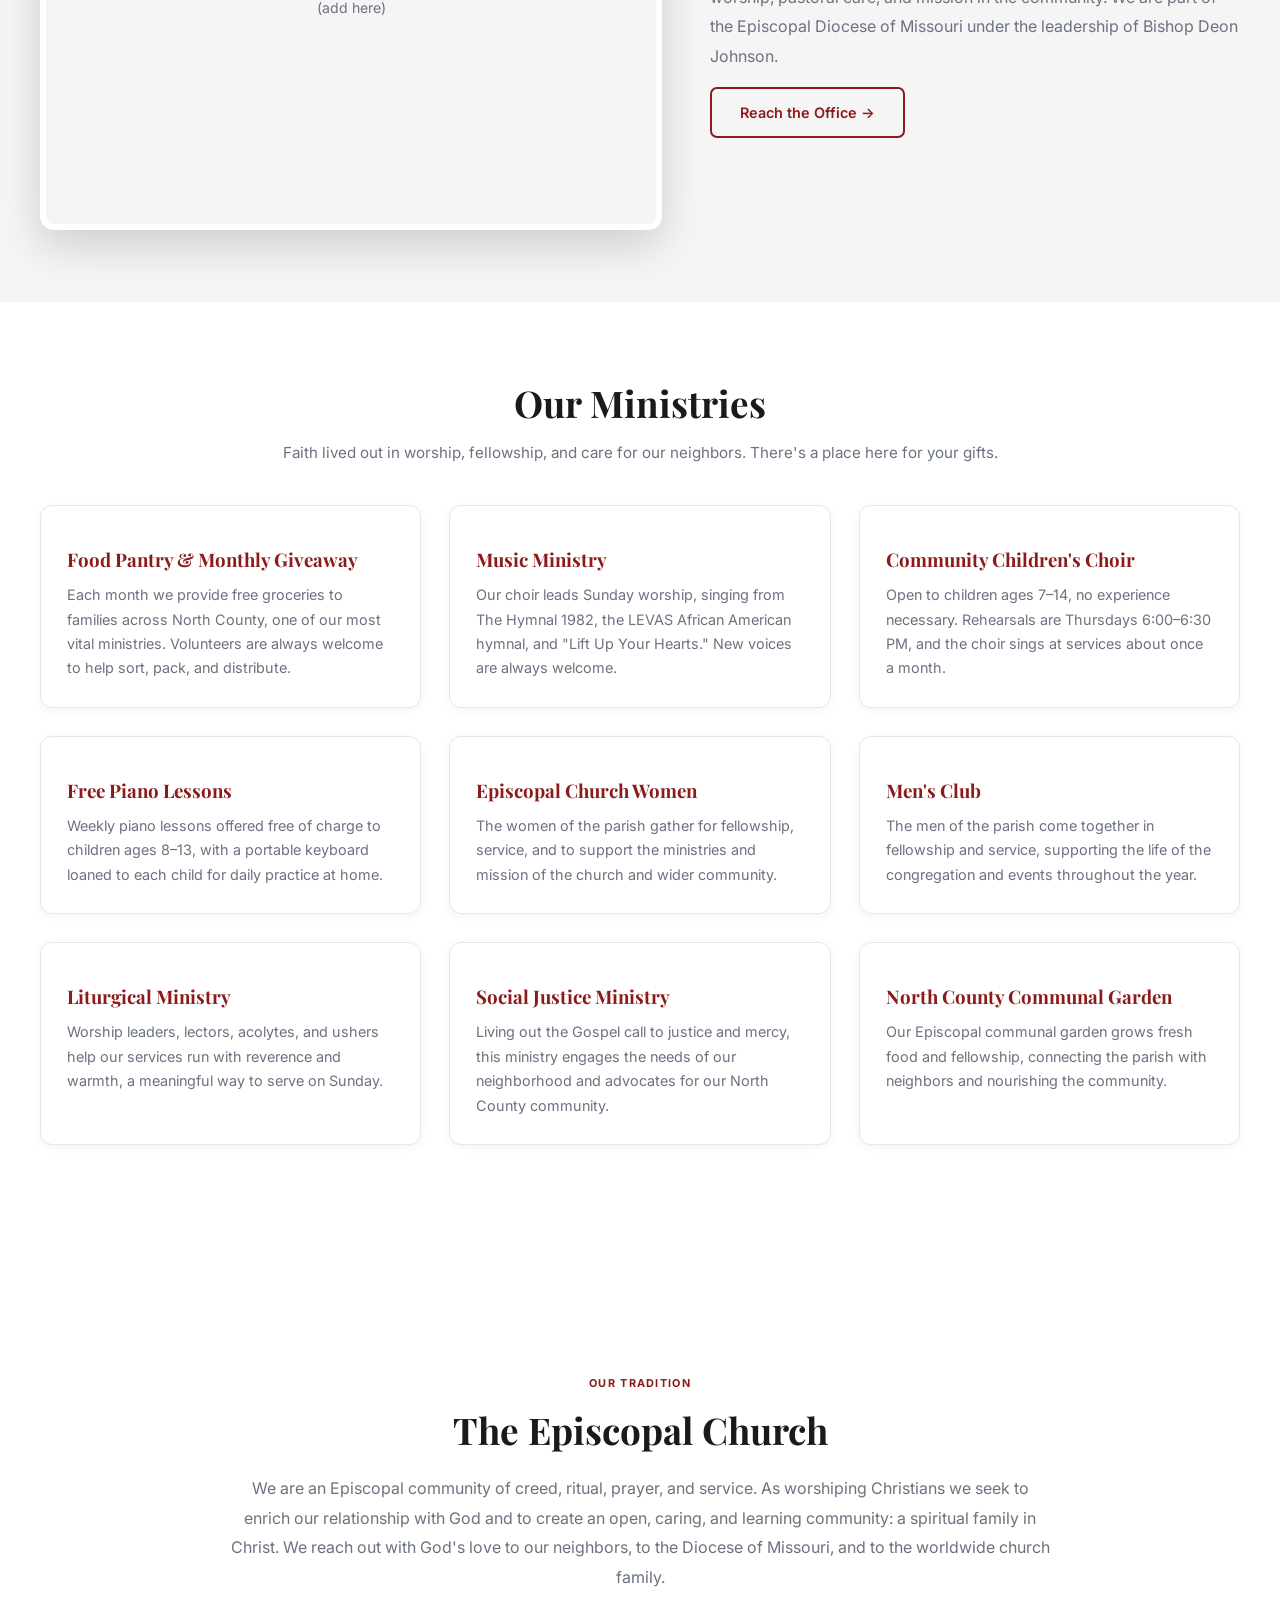
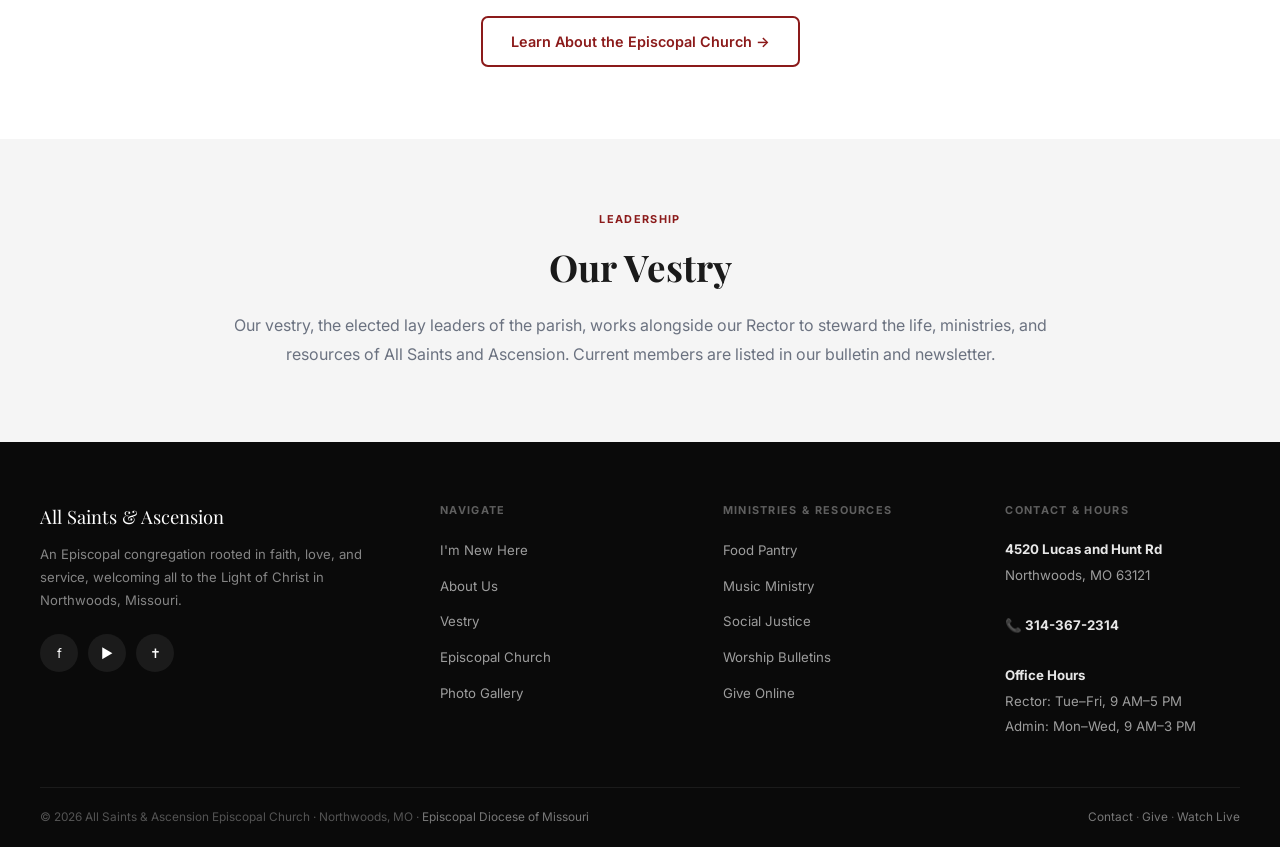
==== commit f215d3d2: "Update about.html" ====
--- a/about.html
+++ b/about.html
@@ -1,6 +1,6 @@
 <!DOCTYPE html><html lang="en"><head>
 <meta charset="UTF-8"/><meta name="viewport" content="width=device-width, initial-scale=1.0"/>
-<title>About Us · All Saints &amp; Ascension</title>
+<title>About Us · All Saints and; Ascension</title>
 <meta name="description" content="Over 145 years of parish history: the story of All Saints and Ascension, the oldest African American Episcopal church west of the Mississippi."/>
 <link href="https://fonts.googleapis.com/css2?family=Playfair+Display:wght@600;700&family=Inter:wght@300;400;500;600&display=swap" rel="stylesheet"/>
 <link rel="stylesheet" href="styles.css"/>
@@ -27,11 +27,11 @@
 </div></section>
 
 <section class="worship-times"><div class="section-inner two-col narrow">
-  <div class="img-frame">Photo of The Rev. Renee Fenner<br>(add here)</div>
+  <div class="img-frame">Photo of Rev. Renee Fenner<br>(add here)</div>
   <div class="prose">
     <div class="news-tag">Our Rector</div>
     <h3 style="font-size:1.8rem">The Rev. Renee Fenner</h3>
-    <p>Our parish is led by our Rector, The Rev. Renee Fenner, who guides our worship, pastoral care, and mission in the community. We are part of the Episcopal Diocese of Missouri under the leadership of Bishop Deon Johnson.</p>
+    <p>Our parish is led by our Rector, Rev. Renee Fenner, who guides our worship, pastoral care, and mission in the community. We are part of the Episcopal Diocese of Missouri under the leadership of Bishop Deon Johnson.</p>
     <a href="contact.html" class="btn-ghost">Reach the Office →</a>
   </div>
 </div></section>
@@ -42,18 +42,17 @@
     <p>Faith lived out in worship, fellowship, and care for our neighbors. There's a place here for your gifts.</p>
   </div>
   <div class="news-grid">
-    <div class="info-card" id="food"><div class="ministry-icon">🍞</div><h3 style="font-family:'Playfair Display',serif;color:var(--red);margin:6px 0 8px">Food Pantry &amp; Monthly Giveaway</h3><p style="color:var(--gray);font-size:.9rem;line-height:1.7">Each month we provide free groceries to families across North County, one of our most vital ministries. Volunteers are always welcome to help sort, pack, and distribute.</p></div>
-    <div class="info-card" id="music"><div class="ministry-icon">🎵</div><h3 style="font-family:'Playfair Display',serif;color:var(--red);margin:6px 0 8px">Music Ministry</h3><p style="color:var(--gray);font-size:.9rem;line-height:1.7">Our choir leads Sunday worship, singing from The Hymnal 1982, the LEVAS African American hymnal, and "Lift Up Your Hearts." New voices are always welcome.</p></div>
-    <div class="info-card" id="children"><div class="ministry-icon">🎶</div><h3 style="font-family:'Playfair Display',serif;color:var(--red);margin:6px 0 8px">Community Children's Choir</h3><p style="color:var(--gray);font-size:.9rem;line-height:1.7">Open to children ages 7–14, no experience necessary. Rehearsals are Thursdays 6:00–6:30 PM, and the choir sings at services about once a month.</p></div>
-    <div class="info-card"><div class="ministry-icon">🎹</div><h3 style="font-family:'Playfair Display',serif;color:var(--red);margin:6px 0 8px">Free Piano Lessons</h3><p style="color:var(--gray);font-size:.9rem;line-height:1.7">Weekly piano lessons offered free of charge to children ages 8–13, with a portable keyboard loaned to each child for daily practice at home.</p></div>
-    <div class="info-card" id="ecw"><div class="ministry-icon">🙏</div><h3 style="font-family:'Playfair Display',serif;color:var(--red);margin:6px 0 8px">Episcopal Church Women</h3><p style="color:var(--gray);font-size:.9rem;line-height:1.7">The women of the parish gather for fellowship, service, and to support the ministries and mission of the church and wider community.</p></div>
-    <div class="info-card" id="men"><div class="ministry-icon">👨‍👦</div><h3 style="font-family:'Playfair Display',serif;color:var(--red);margin:6px 0 8px">Men's Club</h3><p style="color:var(--gray);font-size:.9rem;line-height:1.7">The men of the parish come together in fellowship and service, supporting the life of the congregation and events throughout the year.</p></div>
-    <div class="info-card" id="liturgical"><div class="ministry-icon">🕊️</div><h3 style="font-family:'Playfair Display',serif;color:var(--red);margin:6px 0 8px">Liturgical Ministry</h3><p style="color:var(--gray);font-size:.9rem;line-height:1.7">Worship leaders, lectors, acolytes, and ushers help our services run with reverence and warmth, a meaningful way to serve on Sunday.</p></div>
-    <div class="info-card" id="justice"><div class="ministry-icon">✊</div><h3 style="font-family:'Playfair Display',serif;color:var(--red);margin:6px 0 8px">Social Justice Ministry</h3><p style="color:var(--gray);font-size:.9rem;line-height:1.7">Living out the Gospel call to justice and mercy, this ministry engages the needs of our neighborhood and advocates for our North County community.</p></div>
-    <div class="info-card"><div class="ministry-icon">🌱</div><h3 style="font-family:'Playfair Display',serif;color:var(--red);margin:6px 0 8px">North County Communal Garden</h3><p style="color:var(--gray);font-size:.9rem;line-height:1.7">Our Episcopal communal garden grows fresh food and fellowship, connecting the parish with neighbors and nourishing the community.</p></div>
+    <div class="info-card" id="food"><div class="ministry-icon"></div><h3 style="font-family:'Playfair Display',serif;color:var(--red);margin:6px 0 8px">Food Pantry &amp; Monthly Giveaway</h3><p style="color:var(--gray);font-size:.9rem;line-height:1.7">Each month we provide free groceries to families across North County, one of our most vital ministries. Volunteers are always welcome to help sort, pack, and distribute.</p></div>
+    <div class="info-card" id="music"><div class="ministry-icon"></div><h3 style="font-family:'Playfair Display',serif;color:var(--red);margin:6px 0 8px">Music Ministry</h3><p style="color:var(--gray);font-size:.9rem;line-height:1.7">Our choir leads Sunday worship, singing from The Hymnal 1982, the LEVAS African American hymnal, and "Lift Up Your Hearts." New voices are always welcome.</p></div>
+    <div class="info-card" id="children"><div class="ministry-icon"></div><h3 style="font-family:'Playfair Display',serif;color:var(--red);margin:6px 0 8px">Community Children's Choir</h3><p style="color:var(--gray);font-size:.9rem;line-height:1.7">Open to children ages 7–14, no experience necessary. Rehearsals are Thursdays 6:00–6:30 PM, and the choir sings at services about once a month.</p></div>
+    <div class="info-card"><div class="ministry-icon"></div><h3 style="font-family:'Playfair Display',serif;color:var(--red);margin:6px 0 8px">Free Piano Lessons</h3><p style="color:var(--gray);font-size:.9rem;line-height:1.7">Weekly piano lessons offered free of charge to children ages 8–13, with a portable keyboard loaned to each child for daily practice at home.</p></div>
+    <div class="info-card" id="ecw"><div class="ministry-icon"></div><h3 style="font-family:'Playfair Display',serif;color:var(--red);margin:6px 0 8px">Episcopal Church Women</h3><p style="color:var(--gray);font-size:.9rem;line-height:1.7">The women of the parish gather for fellowship, service, and to support the ministries and mission of the church and wider community.</p></div>
+    <div class="info-card" id="men"><div class="ministry-icon"></div><h3 style="font-family:'Playfair Display',serif;color:var(--red);margin:6px 0 8px">Men's Club</h3><p style="color:var(--gray);font-size:.9rem;line-height:1.7">The men of the parish come together in fellowship and service, supporting the life of the congregation and events throughout the year.</p></div>
+    <div class="info-card" id="liturgical"><div class="ministry-icon"></div><h3 style="font-family:'Playfair Display',serif;color:var(--red);margin:6px 0 8px">Liturgical Ministry</h3><p style="color:var(--gray);font-size:.9rem;line-height:1.7">Worship leaders, lectors, acolytes, and ushers help our services run with reverence and warmth, a meaningful way to serve on Sunday.</p></div>
+    <div class="info-card" id="justice"><div class="ministry-icon"></div><h3 style="font-family:'Playfair Display',serif;color:var(--red);margin:6px 0 8px">Social Justice Ministry</h3><p style="color:var(--gray);font-size:.9rem;line-height:1.7">Living out the Gospel call to justice and mercy, this ministry engages the needs of our neighborhood and advocates for our North County community.</p></div>
+    <div class="info-card"><div class="ministry-icon"></div><h3 style="font-family:'Playfair Display',serif;color:var(--red);margin:6px 0 8px">North County Communal Garden</h3><p style="color:var(--gray);font-size:.9rem;line-height:1.7">Our Episcopal communal garden grows fresh food and fellowship, connecting the parish with neighbors and nourishing the community.</p></div>
   </div>
   <div style="text-align:center;margin-top:32px">
-    <p style="color:var(--gray);margin-bottom:16px">Whatever you love to do, there's a way to serve here.</p>
     <a href="contact.html" class="btn-outline">Contact the Office →</a>
   </div>
 </div></section>
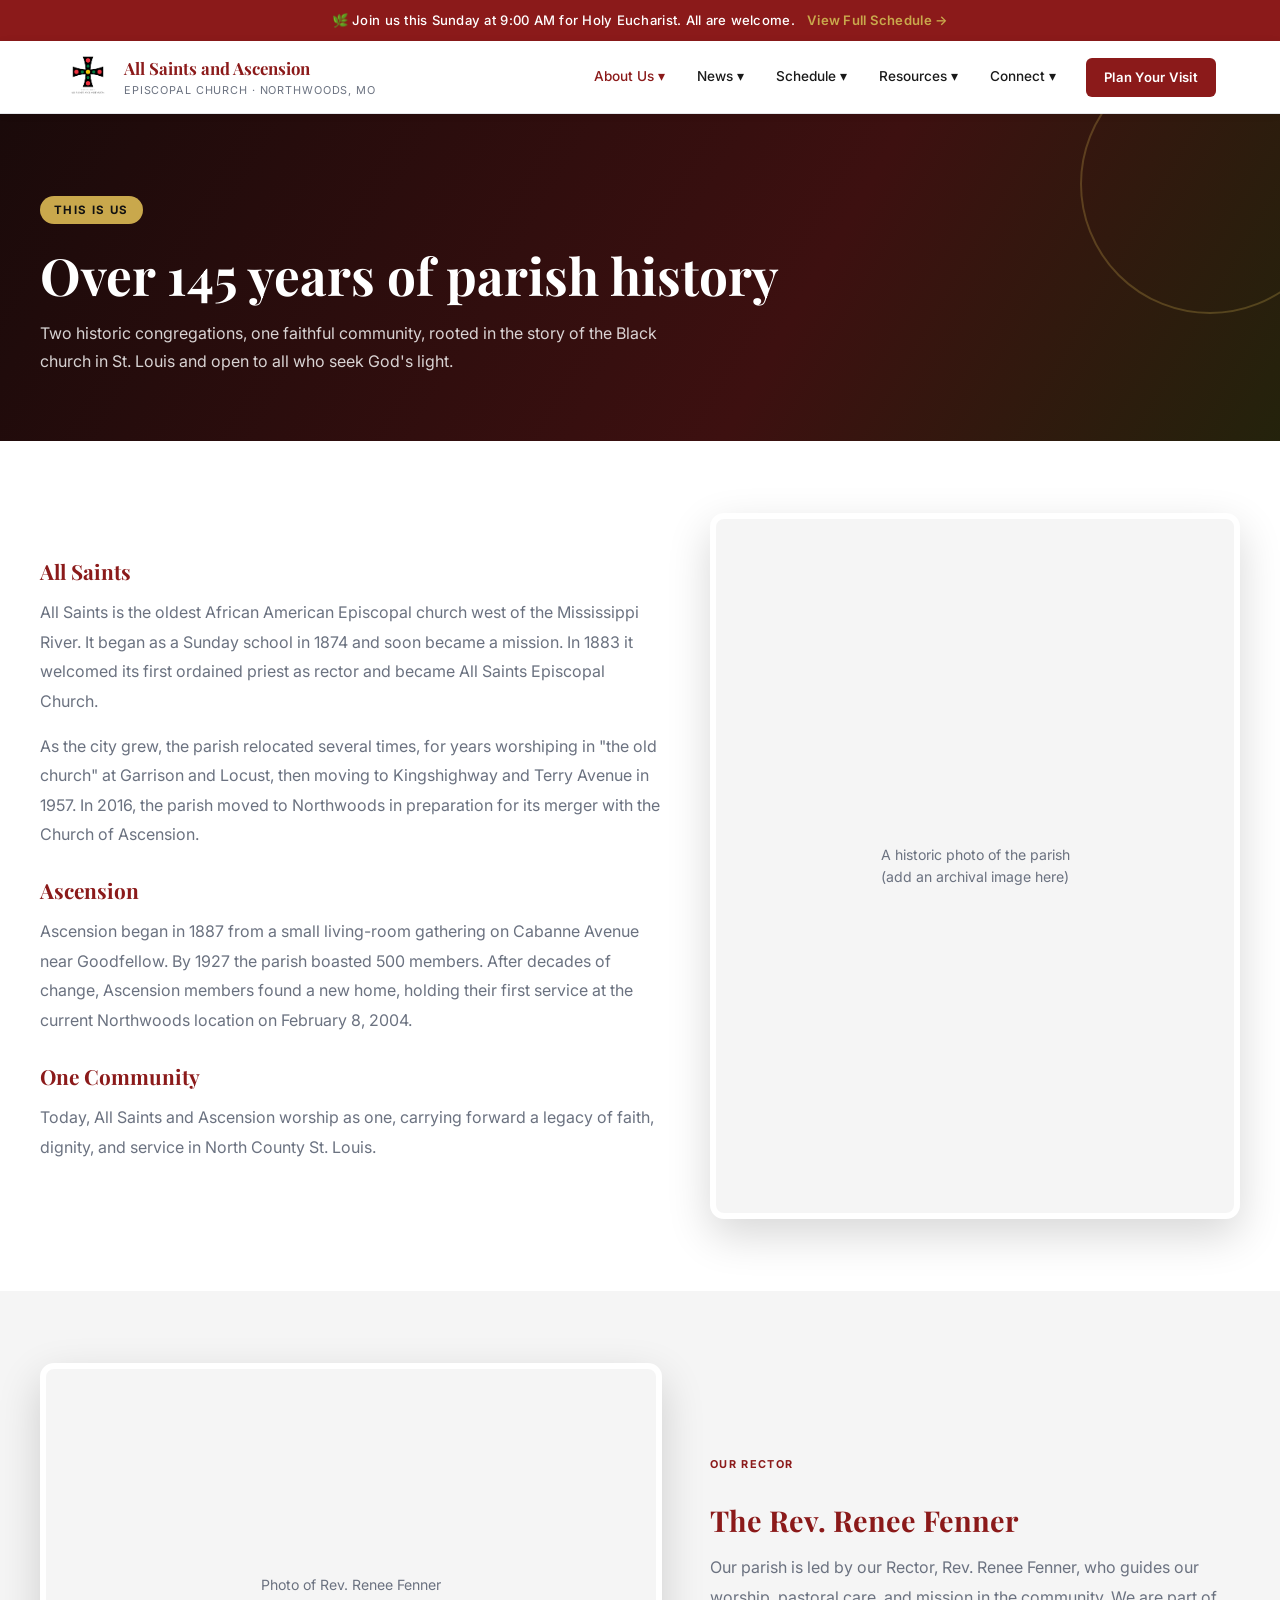
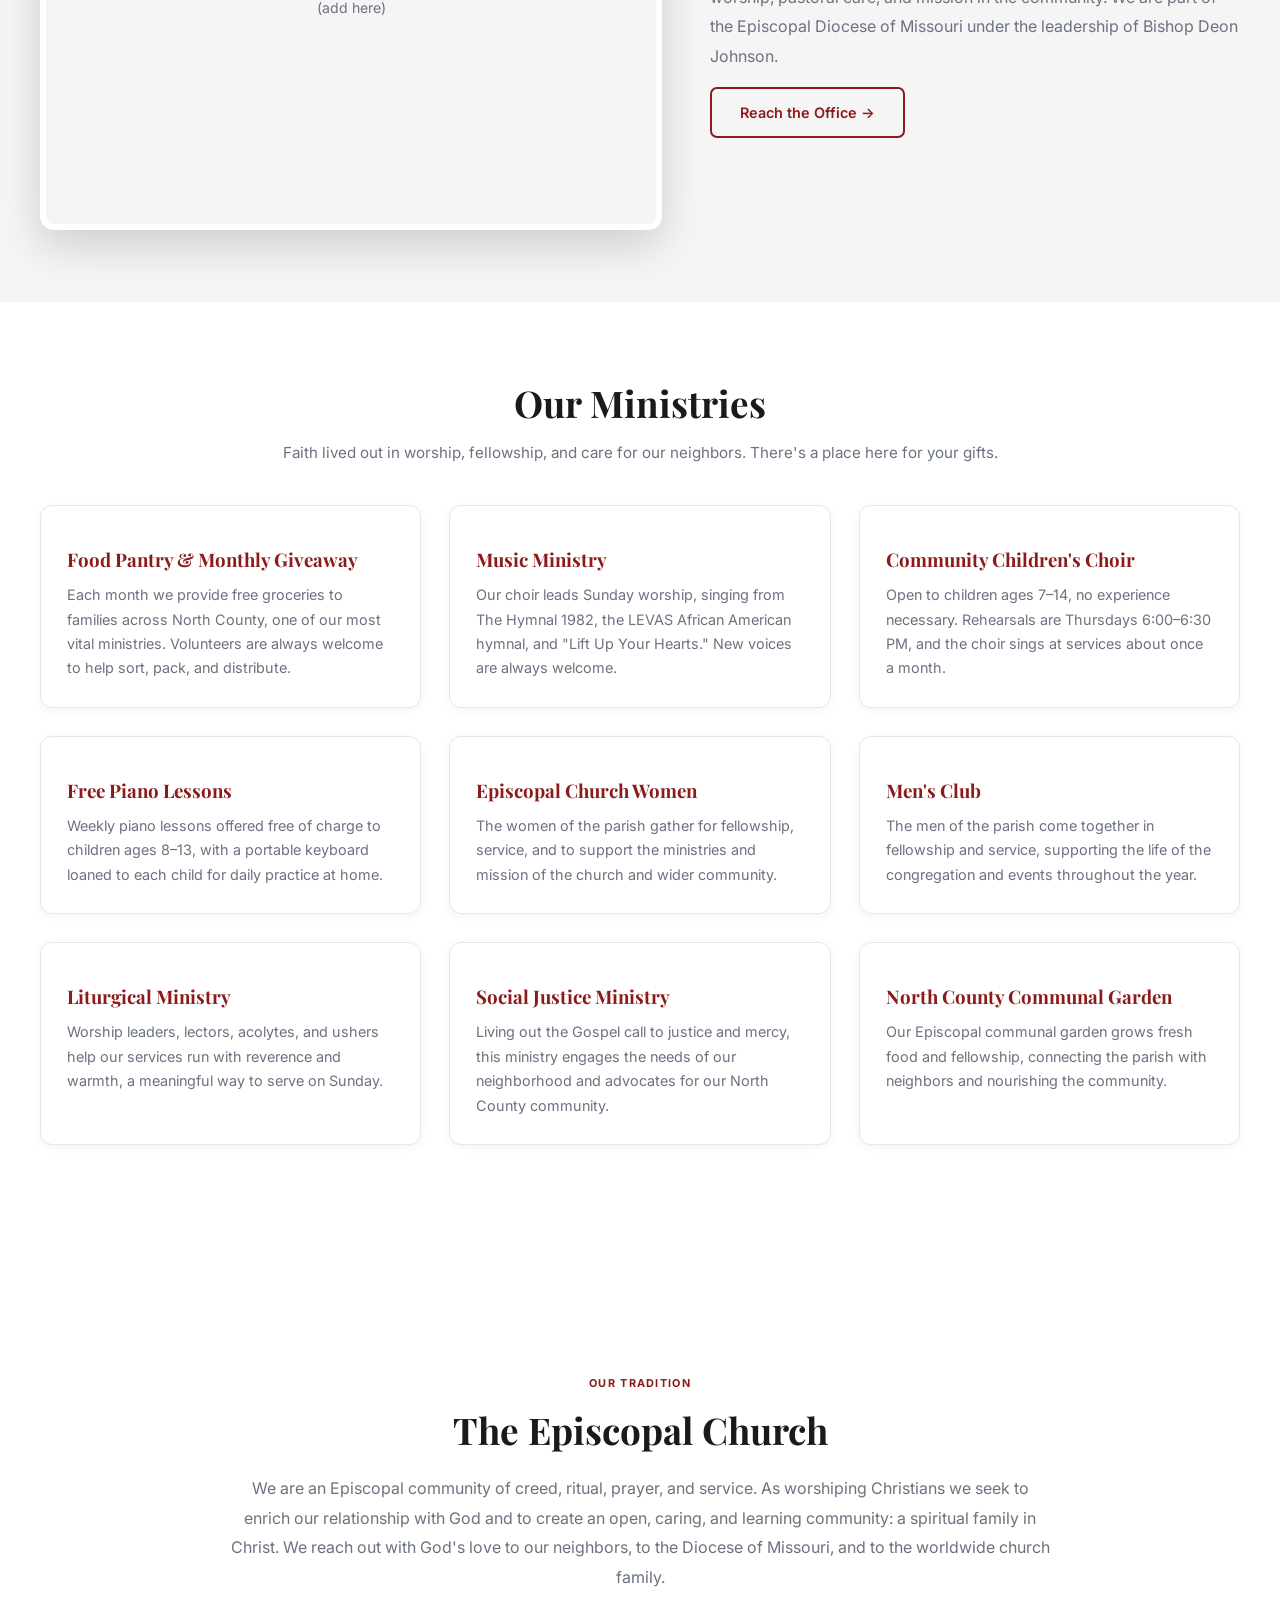
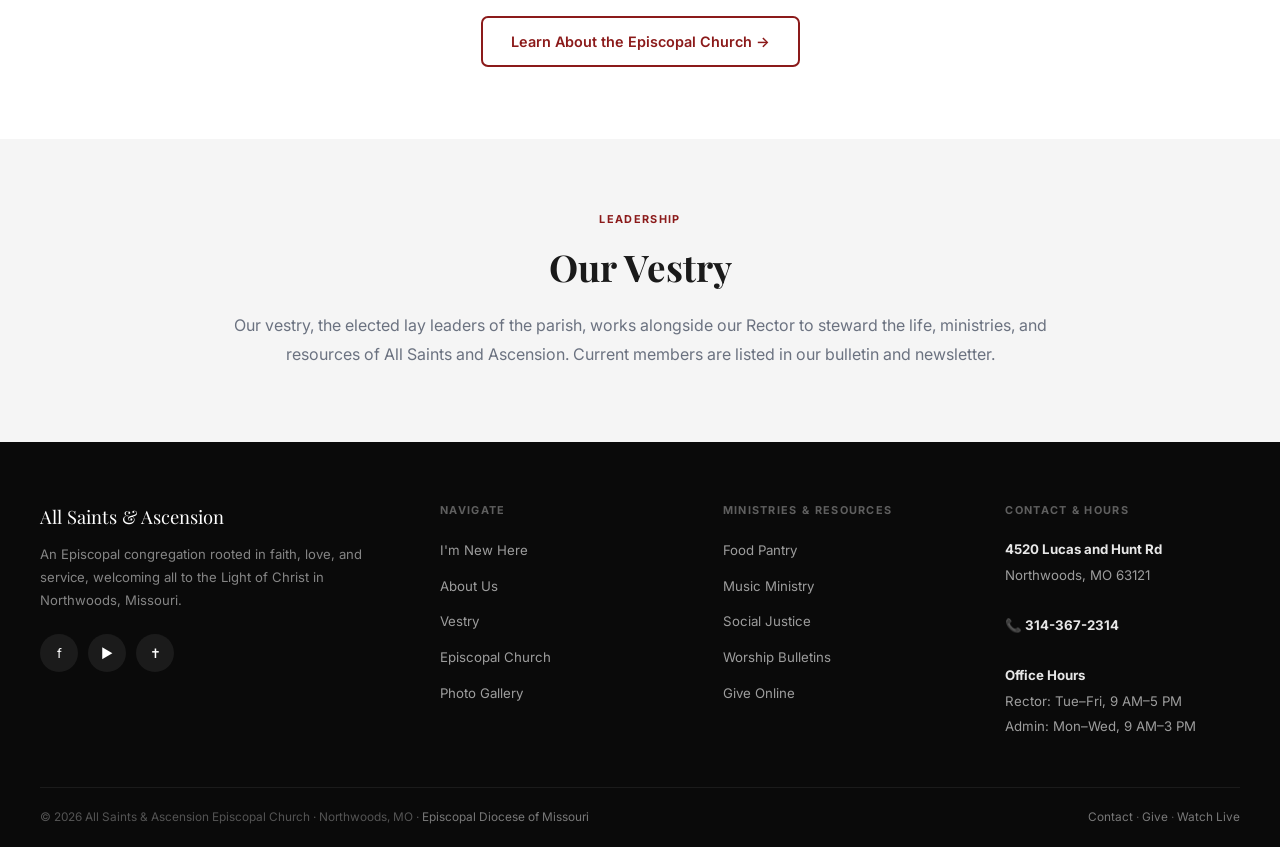
==== commit 4e9865cd: "Update about.html" ====
--- a/about.html
+++ b/about.html
@@ -1,6 +1,6 @@
 <!DOCTYPE html><html lang="en"><head>
 <meta charset="UTF-8"/><meta name="viewport" content="width=device-width, initial-scale=1.0"/>
-<title>About Us · All Saints and; Ascension</title>
+<title>About Us · All Saints and Ascension</title>
 <meta name="description" content="Over 145 years of parish history: the story of All Saints and Ascension, the oldest African American Episcopal church west of the Mississippi."/>
 <link href="https://fonts.googleapis.com/css2?family=Playfair+Display:wght@600;700&family=Inter:wght@300;400;500;600&display=swap" rel="stylesheet"/>
 <link rel="stylesheet" href="styles.css"/>
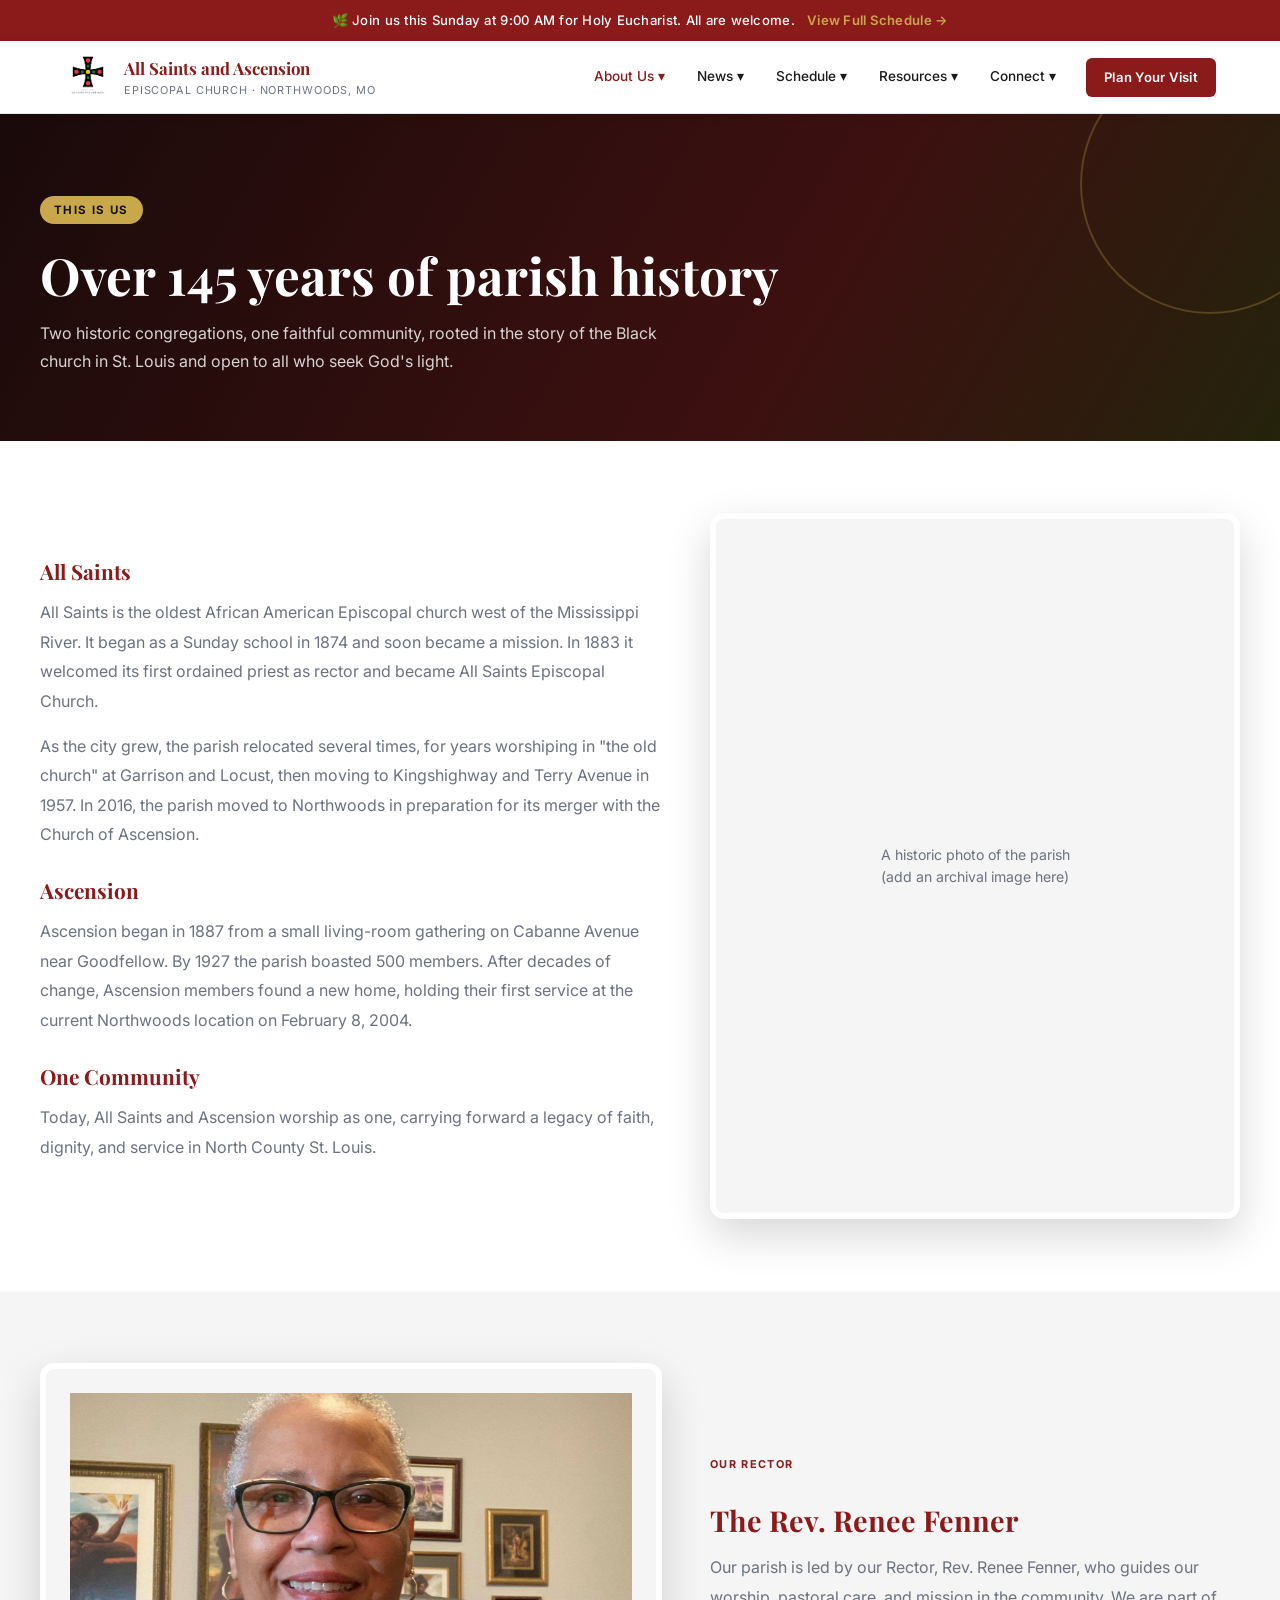
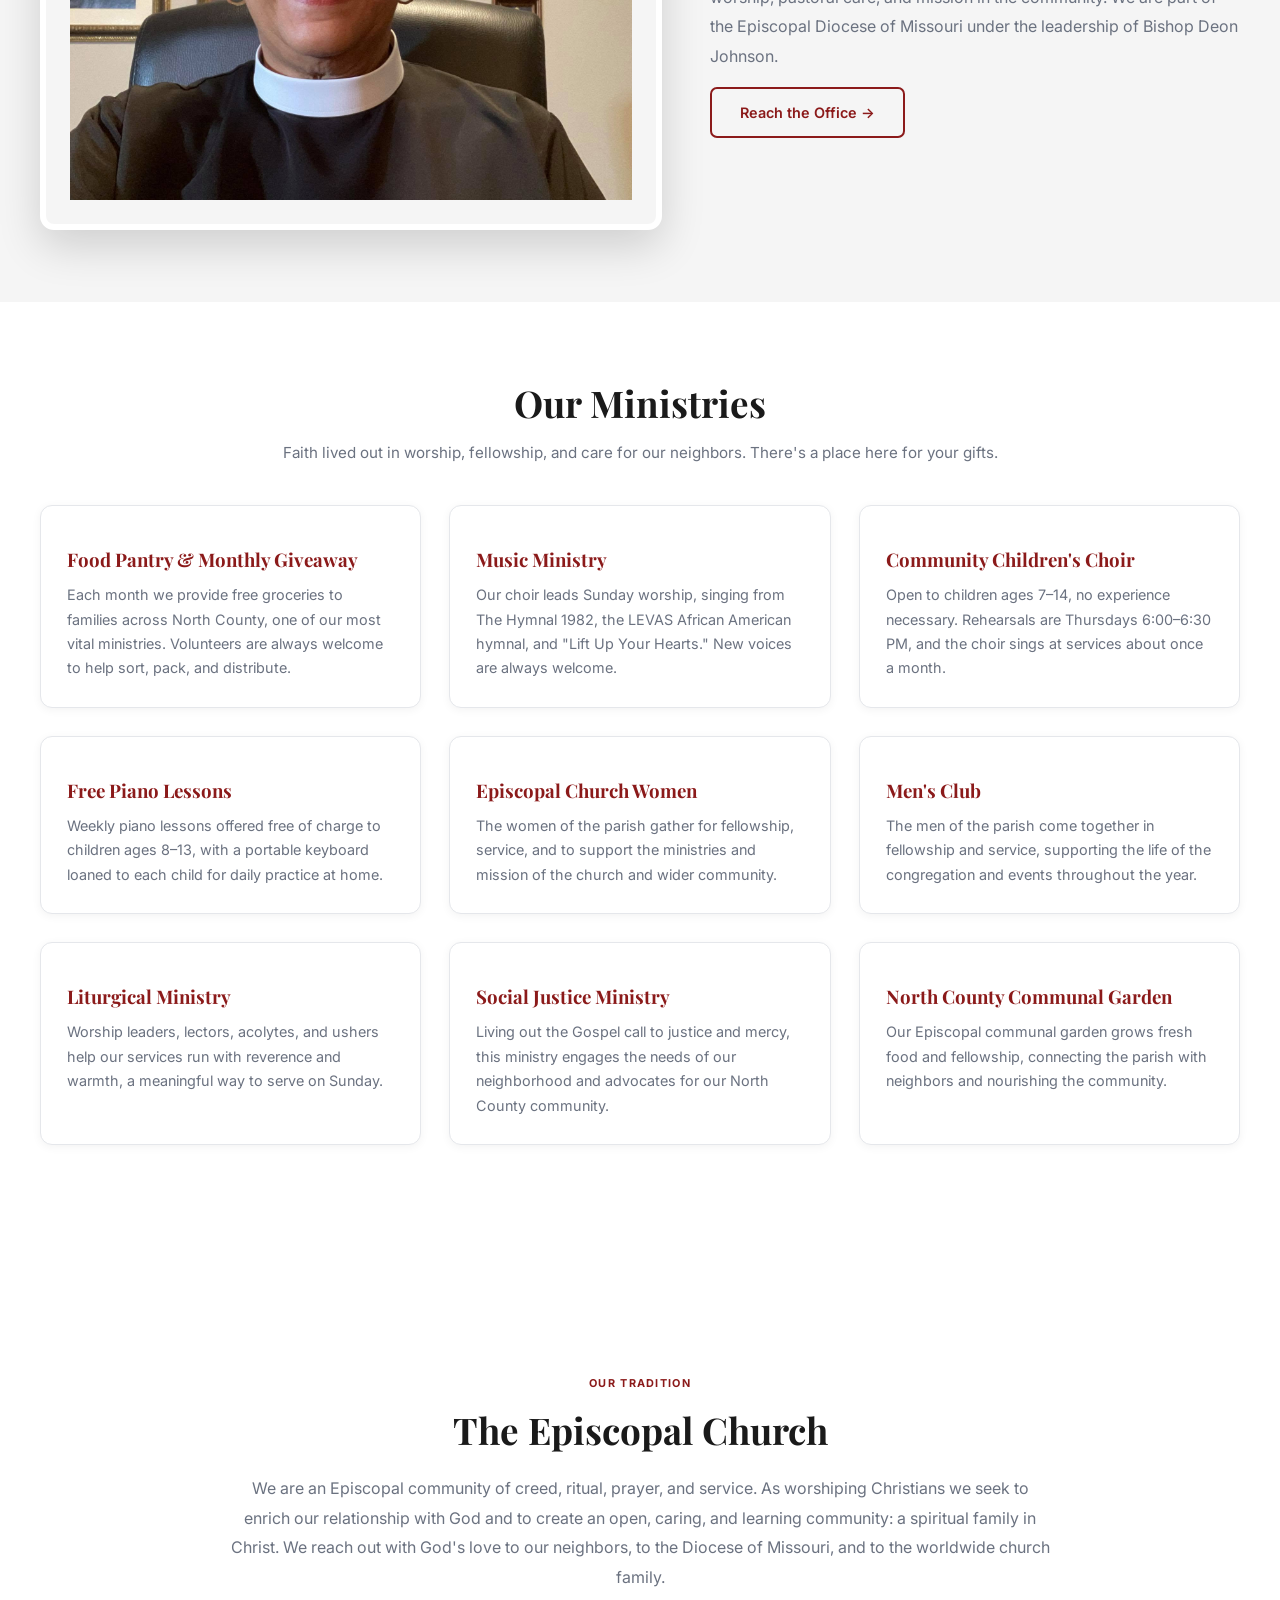
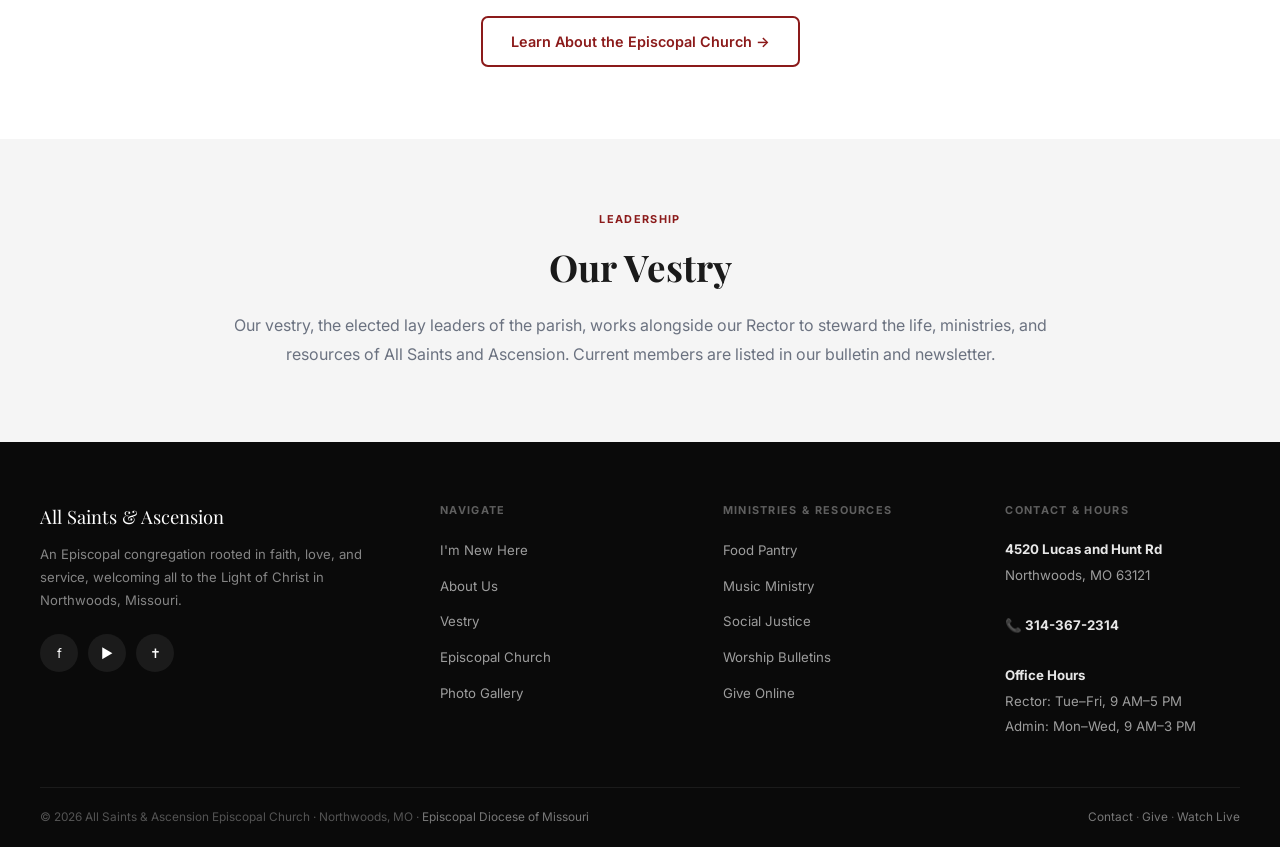
==== commit ce0b165e: "Update about.html" ====
--- a/about.html
+++ b/about.html
@@ -27,7 +27,7 @@
 </div></section>
 
 <section class="worship-times"><div class="section-inner two-col narrow">
-  <div class="img-frame">Photo of Rev. Renee Fenner<br>(add here)</div>
+  <div class="img-frame"><img src="renee.png" alt="The Rev. Renee Fenner"></div>
   <div class="prose">
     <div class="news-tag">Our Rector</div>
     <h3 style="font-size:1.8rem">The Rev. Renee Fenner</h3>
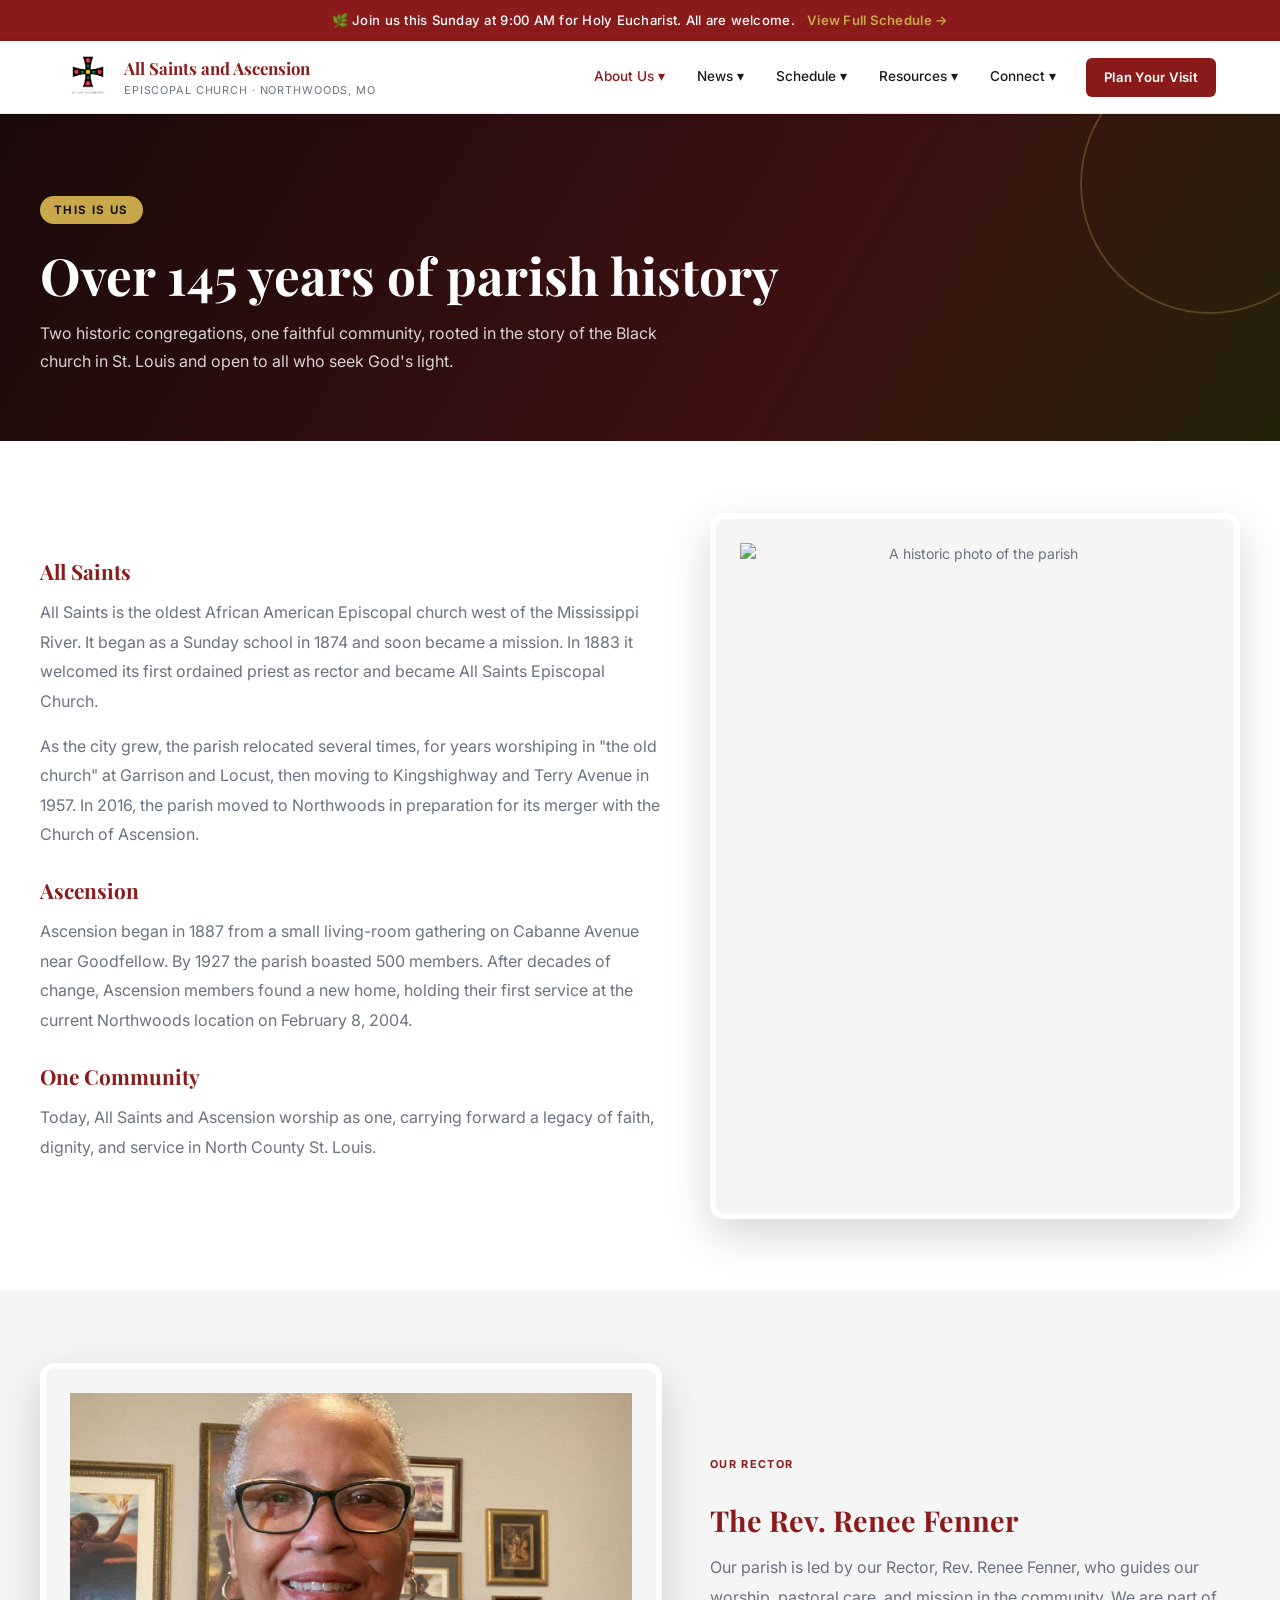
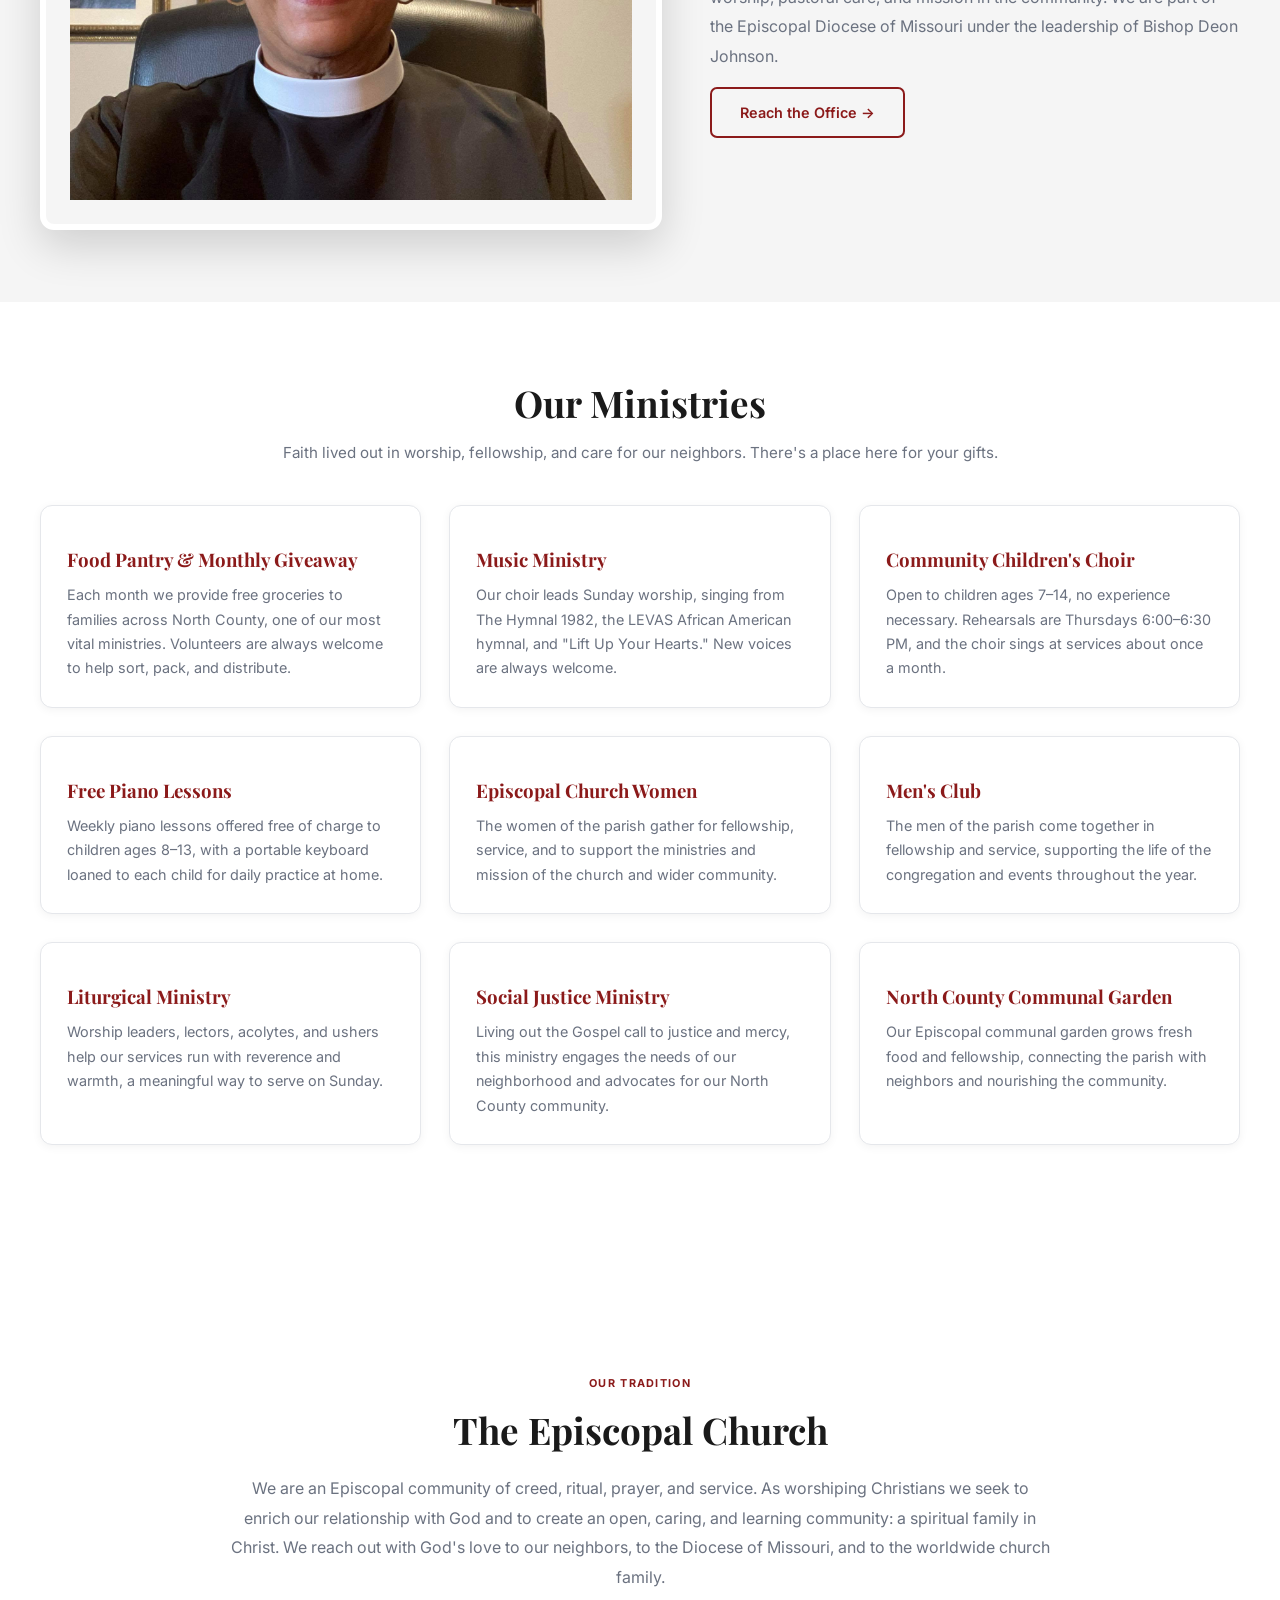
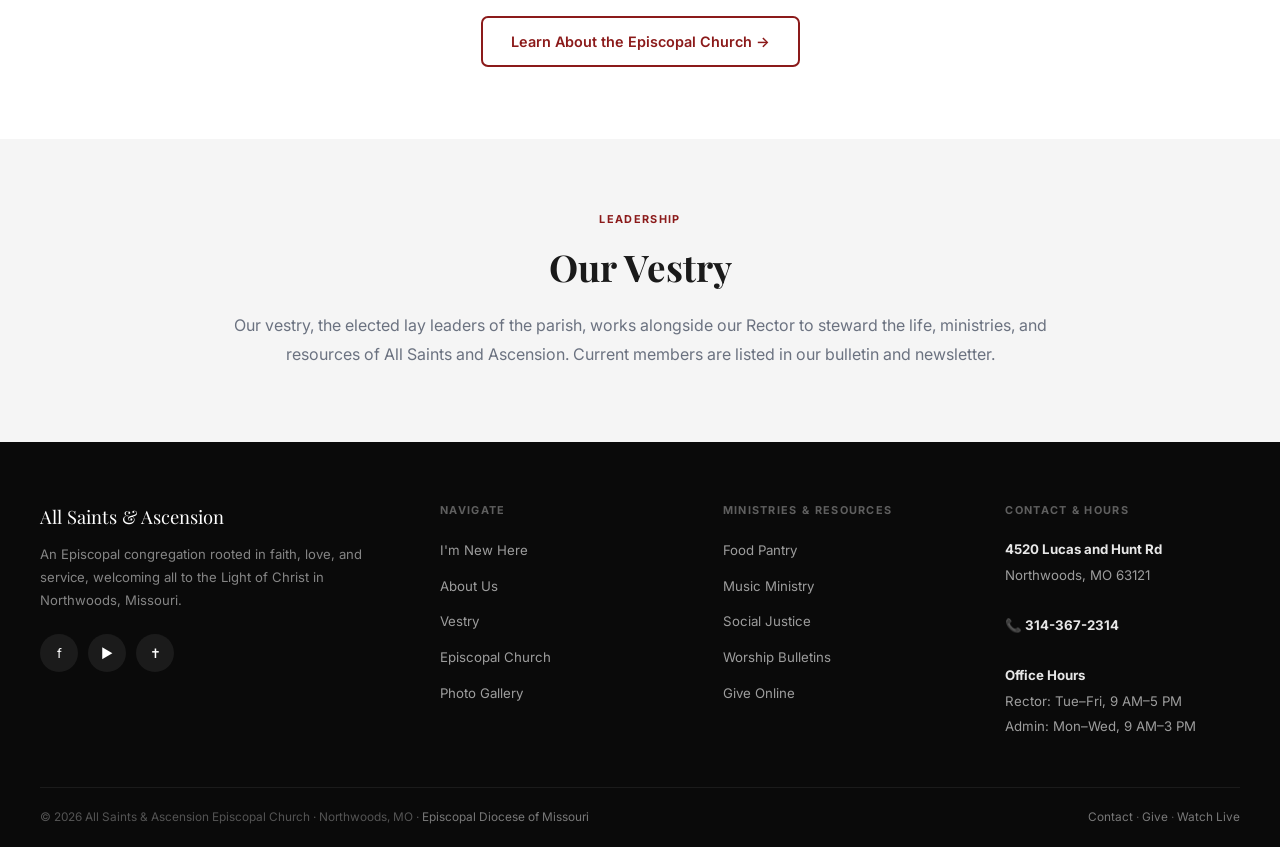
==== commit c95bbd99: "Update about.html" ====
--- a/about.html
+++ b/about.html
@@ -23,7 +23,7 @@
     <h3>One Community</h3>
     <p>Today, All Saints and Ascension worship as one, carrying forward a legacy of faith, dignity, and service in North County St. Louis.</p>
   </div>
-  <div class="img-frame" style="aspect-ratio:3/4">A historic photo of the parish<br>(add an archival image here)</div>
+  <div class="img-frame" style="aspect-ratio:3/4"><img src="historic.png" alt="A historic photo of the parish"></div>
 </div></section>
 
 <section class="worship-times"><div class="section-inner two-col narrow">
